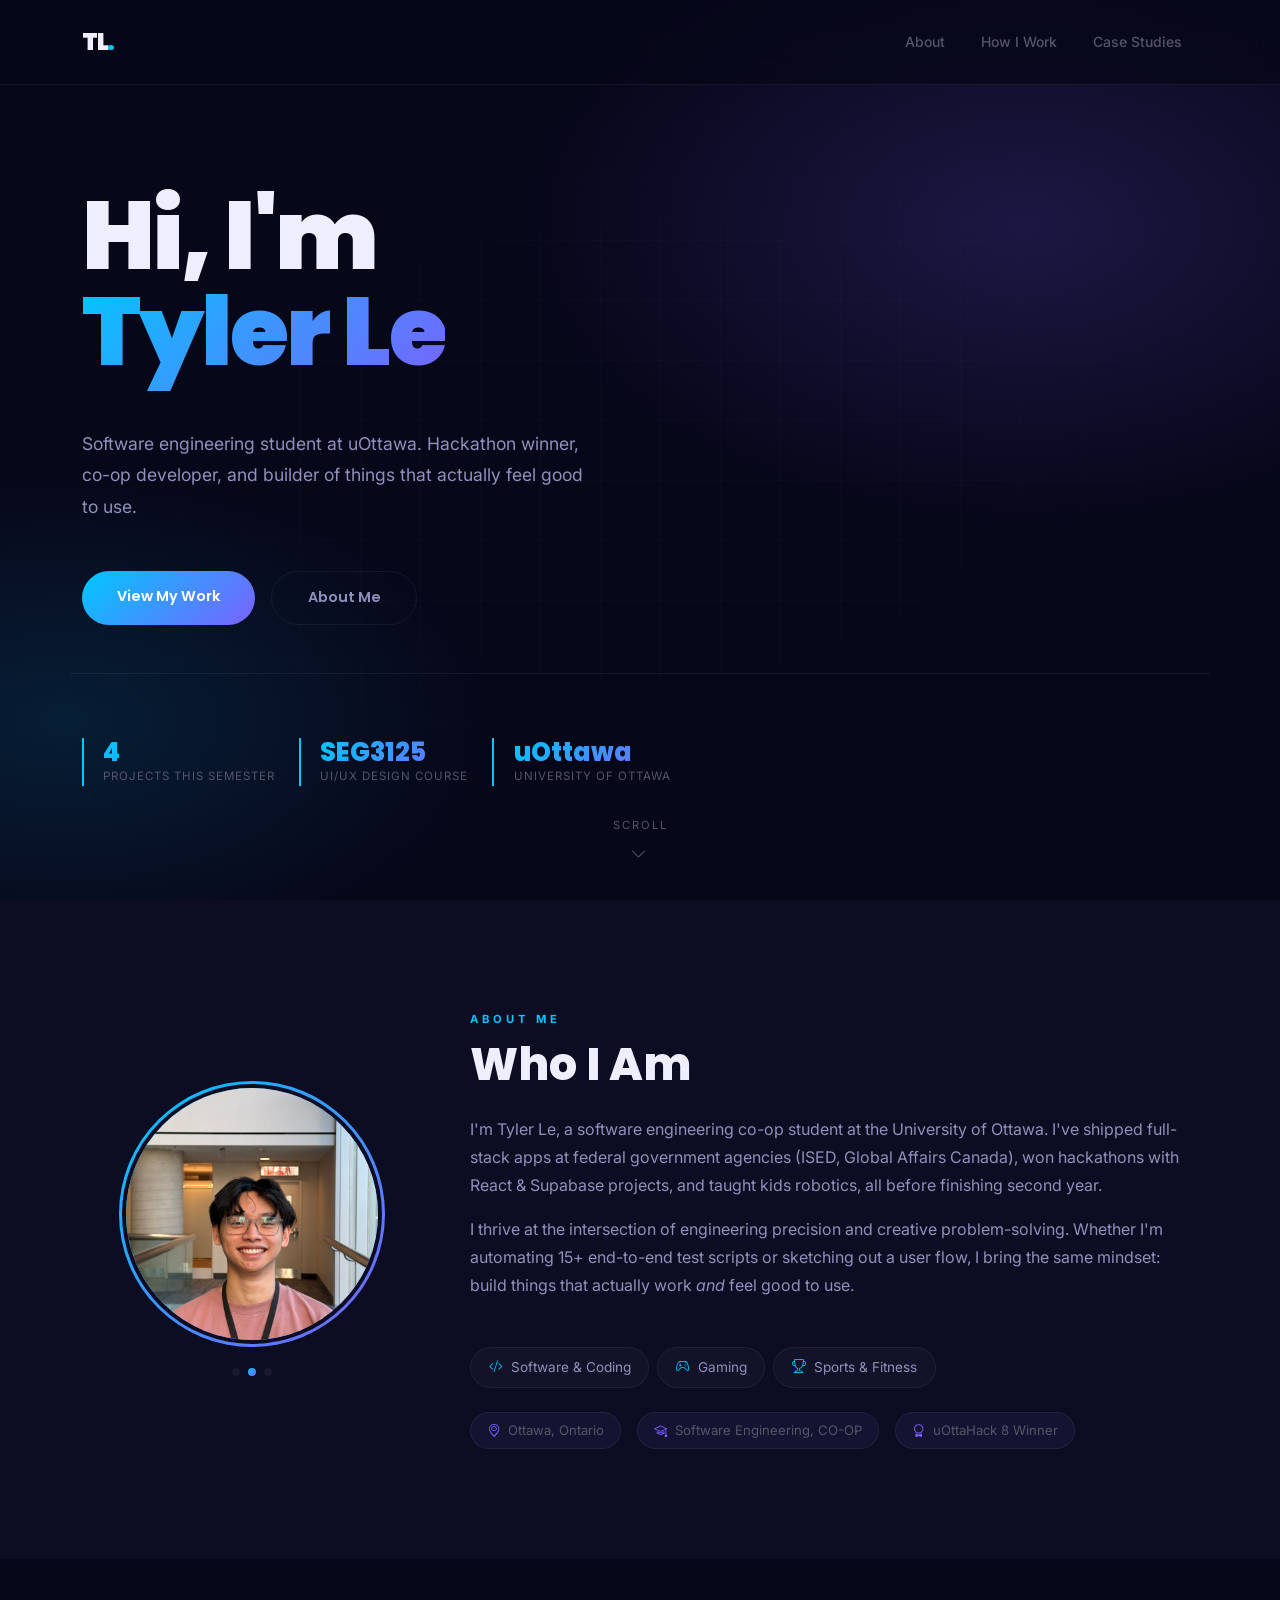
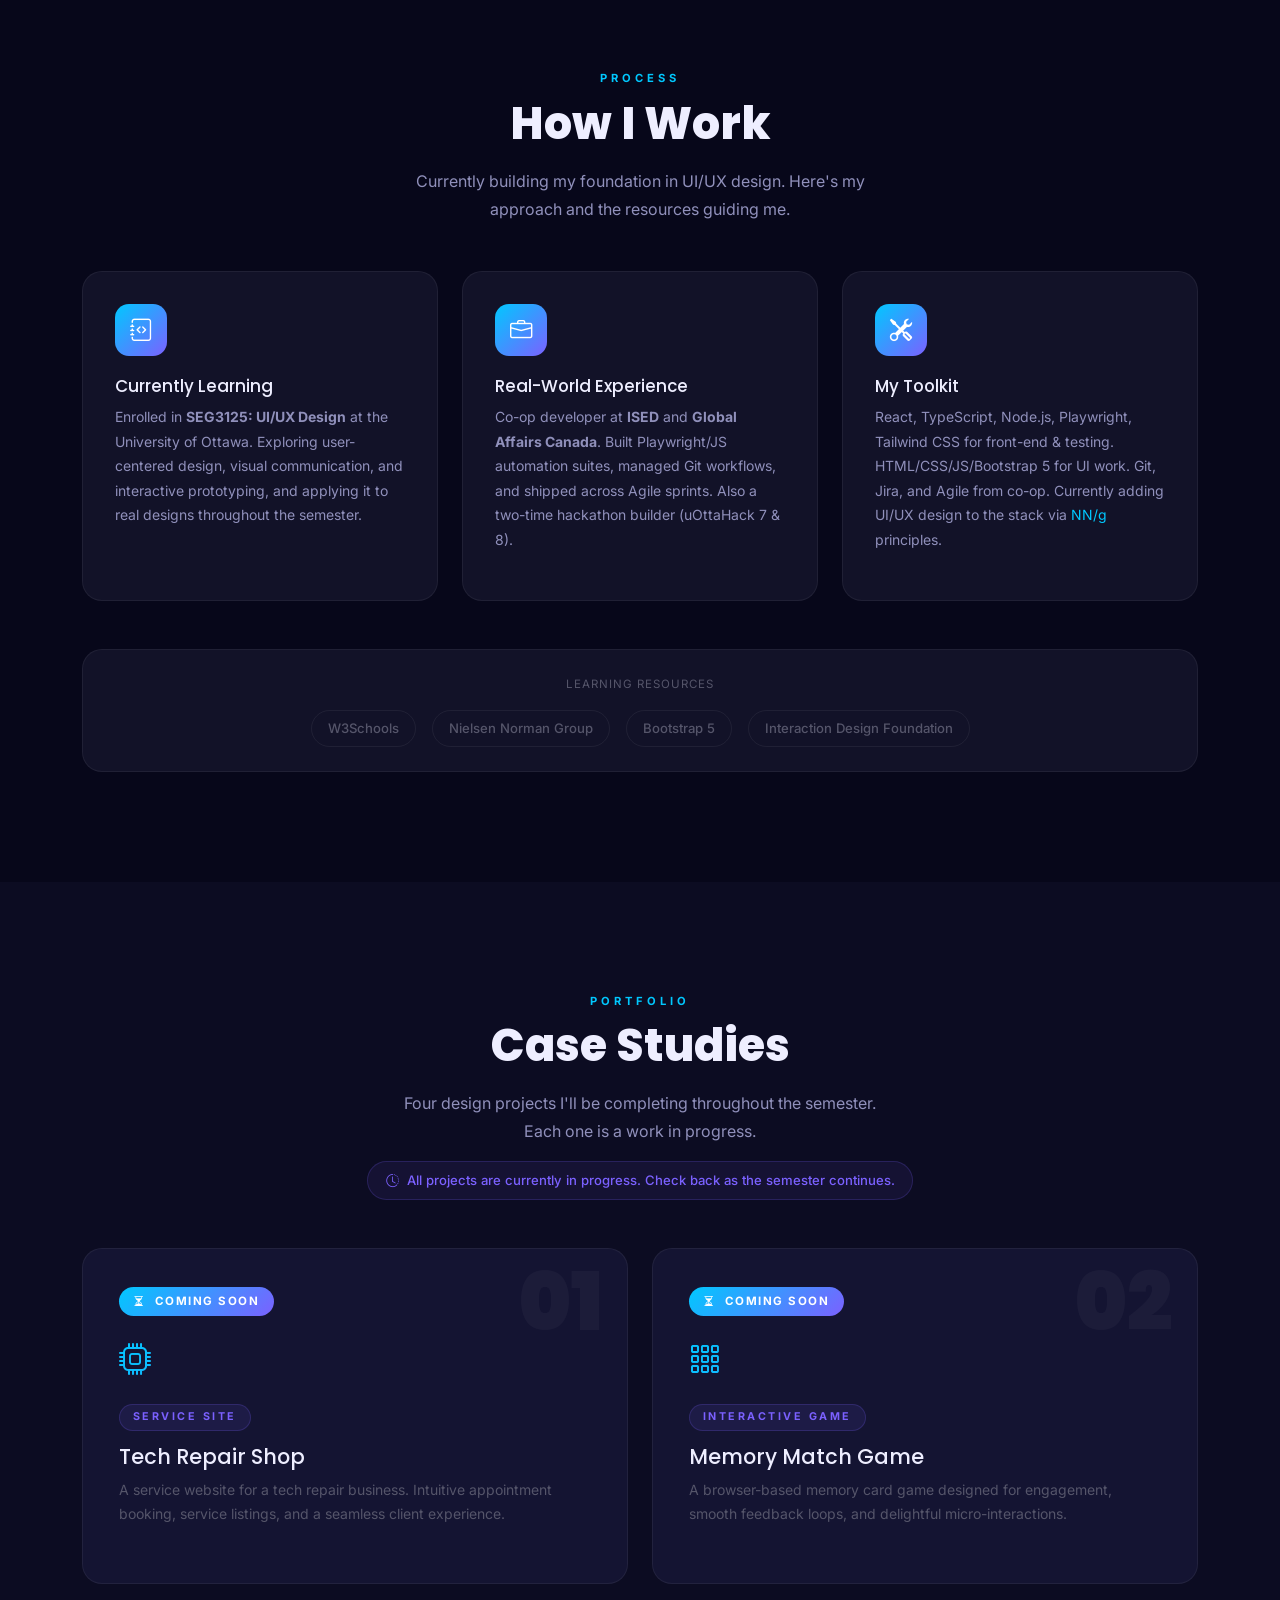
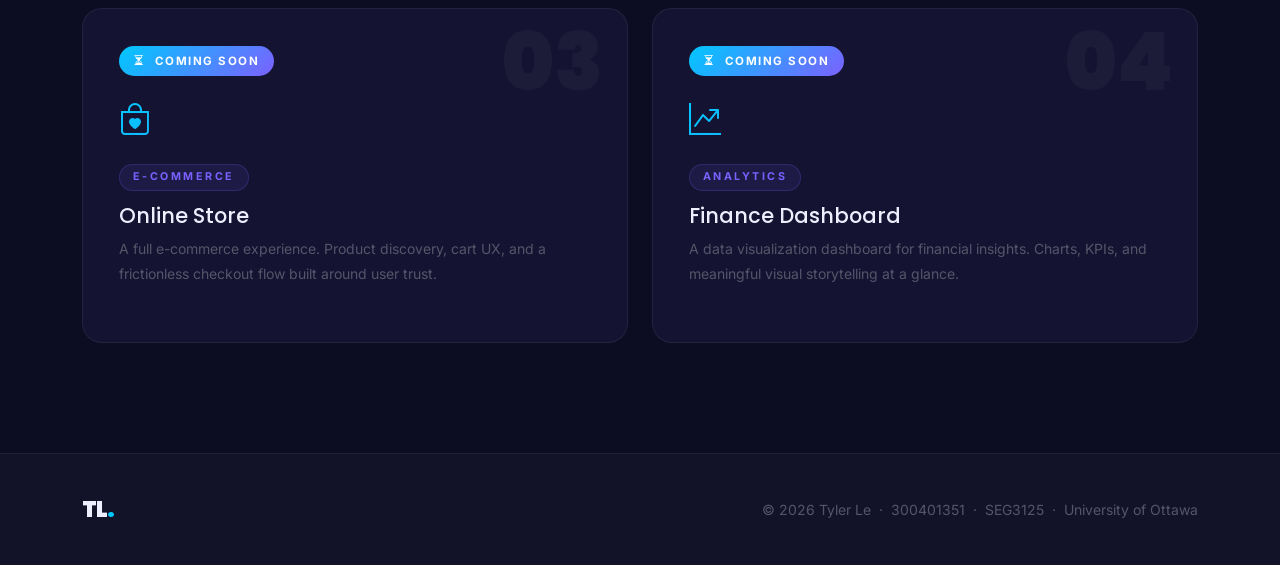
==== index.html @ ba57eb3e "Initial portfolio — SEG3125 Assignment 1" ====
<!DOCTYPE html>
<html lang="en">
<head>
  <meta charset="UTF-8" />
  <meta name="viewport" content="width=device-width, initial-scale=1.0" />
  <title>Tyler Le | UI/UX Portfolio</title>
  <link rel="preconnect" href="https://fonts.googleapis.com" />
  <link rel="preconnect" href="https://fonts.gstatic.com" crossorigin />
  <link href="https://fonts.googleapis.com/css2?family=Poppins:wght@400;600;700;800;900&family=Inter:wght@400;500;600&display=swap" rel="stylesheet" />
  <link href="https://cdn.jsdelivr.net/npm/bootstrap@5.3.3/dist/css/bootstrap.min.css" rel="stylesheet" />
  <link href="https://cdn.jsdelivr.net/npm/bootstrap-icons@1.11.3/font/bootstrap-icons.min.css" rel="stylesheet" />
  <link rel="stylesheet" href="css/style.css" />
</head>
<body>

  <!-- ===== Navbar ===== -->
  <nav class="navbar navbar-expand-lg fixed-top" id="mainNav">
    <div class="container">
      <a class="navbar-brand" href="#hero">TL<span class="dot">.</span></a>
      <button class="navbar-toggler border-0 shadow-none" type="button" data-bs-toggle="collapse" data-bs-target="#navMenu" aria-controls="navMenu" aria-expanded="false" aria-label="Toggle navigation">
        <i class="bi bi-list text-white fs-4"></i>
      </button>
      <div class="collapse navbar-collapse" id="navMenu">
        <ul class="navbar-nav ms-auto gap-1">
          <li class="nav-item"><a class="nav-link" href="#about">About</a></li>
          <li class="nav-item"><a class="nav-link" href="#work">How I Work</a></li>
          <li class="nav-item"><a class="nav-link" href="#cases">Case Studies</a></li>
        </ul>
      </div>
    </div>
  </nav>

  <!-- ===== Hero ===== -->
  <section id="hero" class="hero-section d-flex align-items-center">
    <div class="hero-bg"></div>
    <div class="hero-grid"></div>
    <div class="container position-relative">
      <div class="row">
        <div class="col-xl-9 col-lg-10">
          <h1 class="hero-title mb-5">
            Hi, I'm<br />
            <span class="gradient-text">Tyler Le</span>
          </h1>
          <p class="hero-desc mb-5">
            Software engineering student at uOttawa. Hackathon winner, co-op developer, and builder of things that actually feel good to use.
          </p>
          <div class="d-flex gap-3 flex-wrap">
            <a href="#cases" class="btn-glow">View My Work</a>
            <a href="#about" class="btn-ghost">About Me</a>
          </div>
        </div>
      </div>

      <!-- Stats strip -->
      <div class="hero-stats row g-4 mt-5">
        <div class="col-auto">
          <div class="stat-item">
            <div class="stat-number">4</div>
            <div class="stat-label">Projects This Semester</div>
          </div>
        </div>
        <div class="col-auto">
          <div class="stat-item">
            <div class="stat-number">SEG3125</div>
            <div class="stat-label">UI/UX Design Course</div>
          </div>
        </div>
        <div class="col-auto">
          <div class="stat-item">
            <div class="stat-number">uOttawa</div>
            <div class="stat-label">University of Ottawa</div>
          </div>
        </div>
      </div>
    </div>

    <div class="scroll-hint">
      <span>Scroll</span>
      <i class="bi bi-chevron-down"></i>
    </div>
  </section>

  <!-- ===== About ===== -->
  <section id="about" class="py-section about-section">
    <div class="container">
      <div class="row align-items-center g-5">

        <!-- Photo -->
        <div class="col-lg-4 text-center">
          <div class="profile-ring mx-auto">
            <img
              src="images/profile.jpg"
              alt="Tyler Le"
              class="profile-img"
              onerror="this.style.display='none'; this.nextElementSibling.style.display='flex';"
            />
            <div class="profile-placeholder" style="display:none;">TL</div>
          </div>
          <div class="mt-4 d-flex justify-content-center gap-2">
            <span class="dot-deco"></span>
            <span class="dot-deco active"></span>
            <span class="dot-deco"></span>
          </div>
        </div>

        <!-- Bio -->
        <div class="col-lg-8">
          <p class="overline mb-2">About Me</p>
          <h2 class="section-title mb-4">Who I Am</h2>
          <p class="mb-3">
            I'm Tyler Le, a software engineering co-op student at the University of Ottawa. I've shipped full-stack apps at federal government agencies (ISED, Global Affairs Canada), won hackathons with React &amp; Supabase projects, and taught kids robotics, all before finishing second year.
          </p>
          <p class="mb-5">
            I thrive at the intersection of engineering precision and creative problem-solving. Whether I'm automating 15+ end-to-end test scripts or sketching out a user flow, I bring the same mindset: build things that actually work <em>and</em> feel good to use.
          </p>

          <!-- Interests -->
          <div class="d-flex flex-wrap gap-2 mb-4">
            <span class="chip"><i class="bi bi-code-slash"></i>Software &amp; Coding</span>
            <span class="chip"><i class="bi bi-controller"></i>Gaming</span>
            <span class="chip"><i class="bi bi-trophy"></i>Sports &amp; Fitness</span>
          </div>

          <!-- Info row -->
          <div class="row g-3">
            <div class="col-auto">
              <div class="info-pill"><i class="bi bi-geo-alt me-2"></i>Ottawa, Ontario</div>
            </div>
            <div class="col-auto">
              <div class="info-pill"><i class="bi bi-mortarboard me-2"></i>Software Engineering, CO-OP</div>
            </div>
            <div class="col-auto">
              <div class="info-pill"><i class="bi bi-award me-2"></i>uOttaHack 8 Winner</div>
            </div>
          </div>
        </div>
      </div>
    </div>
  </section>

  <!-- ===== How I Work ===== -->
  <section id="work" class="py-section work-section">
    <div class="container">
      <div class="text-center mb-5">
        <p class="overline mb-2">Process</p>
        <h2 class="section-title mb-3">How I Work</h2>
        <p class="text-center" style="max-width: 500px; margin: 0 auto;">
          Currently building my foundation in UI/UX design. Here's my approach and the resources guiding me.
        </p>
      </div>

      <div class="row g-4">
        <div class="col-md-4">
          <div class="work-card h-100 fade-in">
            <div class="icon-box"><i class="bi bi-journal-code"></i></div>
            <h5>Currently Learning</h5>
            <p class="small">
              Enrolled in <strong>SEG3125: UI/UX Design</strong> at the University of Ottawa. Exploring user-centered design, visual communication, and interactive prototyping, and applying it to real designs throughout the semester.
            </p>
          </div>
        </div>

        <div class="col-md-4">
          <div class="work-card h-100 fade-in">
            <div class="icon-box"><i class="bi bi-briefcase"></i></div>
            <h5>Real-World Experience</h5>
            <p class="small">
              Co-op developer at <strong>ISED</strong> and <strong>Global Affairs Canada</strong>. Built Playwright/JS automation suites, managed Git workflows, and shipped across Agile sprints. Also a two-time hackathon builder (uOttaHack 7 &amp; 8).
            </p>
          </div>
        </div>

        <div class="col-md-4">
          <div class="work-card h-100 fade-in">
            <div class="icon-box"><i class="bi bi-tools"></i></div>
            <h5>My Toolkit</h5>
            <p class="small">
              React, TypeScript, Node.js, Playwright, Tailwind CSS for front-end &amp; testing. HTML/CSS/JS/Bootstrap 5 for UI work. Git, Jira, and Agile from co-op. Currently adding UI/UX design to the stack via
              <a href="https://www.nngroup.com" class="link-accent" target="_blank" rel="noopener">NN/g</a> principles.
            </p>
          </div>
        </div>
      </div>

      <!-- Resources strip -->
      <div class="resources-strip mt-5">
        <p class="small text-center mb-3" style="color: var(--text-muted); letter-spacing: 1px; text-transform: uppercase; font-size: 0.72rem;">Learning Resources</p>
        <div class="d-flex flex-wrap justify-content-center gap-3">
          <a href="https://www.w3schools.com" class="resource-link" target="_blank" rel="noopener">W3Schools</a>
          <a href="https://www.nngroup.com" class="resource-link" target="_blank" rel="noopener">Nielsen Norman Group</a>
          <a href="https://www.w3schools.com/bootstrap5" class="resource-link" target="_blank" rel="noopener">Bootstrap 5</a>
          <a href="https://www.interaction-design.org" class="resource-link" target="_blank" rel="noopener">Interaction Design Foundation</a>
        </div>
      </div>
    </div>
  </section>

  <!-- ===== Case Studies ===== -->
  <section id="cases" class="py-section cases-section">
    <div class="container">
      <div class="text-center mb-5">
        <p class="overline mb-2">Portfolio</p>
        <h2 class="section-title mb-3">Case Studies</h2>
        <p style="max-width: 480px; margin: 0 auto;">
          Four design projects I'll be completing throughout the semester. Each one is a work in progress.
        </p>
        <div class="wip-notice mt-3">
          <i class="bi bi-clock-history me-2"></i>All projects are currently in progress. Check back as the semester continues.
        </div>
      </div>

      <div class="row g-4">
        <!-- Design 1: Tech Repair Shop -->
        <div class="col-md-6">
          <a href="coming-soon/design1.html" class="case-link">
            <div class="case-card fade-in">
              <span class="case-num">01</span>
              <div class="cs-status-banner"><i class="bi bi-hourglass-split me-2"></i>Coming Soon</div>
              <div class="case-icon"><i class="bi bi-cpu"></i></div>
              <span class="case-badge">Service Site</span>
              <h4>Tech Repair Shop</h4>
              <p>A service website for a tech repair business. Intuitive appointment booking, service listings, and a seamless client experience.</p>
            </div>
          </a>
        </div>

        <!-- Design 2: Memory Game -->
        <div class="col-md-6">
          <a href="coming-soon/design2.html" class="case-link">
            <div class="case-card fade-in">
              <span class="case-num">02</span>
              <div class="cs-status-banner"><i class="bi bi-hourglass-split me-2"></i>Coming Soon</div>
              <div class="case-icon"><i class="bi bi-grid-3x3-gap"></i></div>
              <span class="case-badge">Interactive Game</span>
              <h4>Memory Match Game</h4>
              <p>A browser-based memory card game designed for engagement, smooth feedback loops, and delightful micro-interactions.</p>
            </div>
          </a>
        </div>

        <!-- Design 3: E-commerce -->
        <div class="col-md-6">
          <a href="coming-soon/design3.html" class="case-link">
            <div class="case-card fade-in">
              <span class="case-num">03</span>
              <div class="cs-status-banner"><i class="bi bi-hourglass-split me-2"></i>Coming Soon</div>
              <div class="case-icon"><i class="bi bi-bag-heart"></i></div>
              <span class="case-badge">E-Commerce</span>
              <h4>Online Store</h4>
              <p>A full e-commerce experience. Product discovery, cart UX, and a frictionless checkout flow built around user trust.</p>
            </div>
          </a>
        </div>

        <!-- Design 4: Finance Dashboard -->
        <div class="col-md-6">
          <a href="coming-soon/design4.html" class="case-link">
            <div class="case-card fade-in">
              <span class="case-num">04</span>
              <div class="cs-status-banner"><i class="bi bi-hourglass-split me-2"></i>Coming Soon</div>
              <div class="case-icon"><i class="bi bi-graph-up-arrow"></i></div>
              <span class="case-badge">Analytics</span>
              <h4>Finance Dashboard</h4>
              <p>A data visualization dashboard for financial insights. Charts, KPIs, and meaningful visual storytelling at a glance.</p>
            </div>
          </a>
        </div>
      </div>
    </div>
  </section>

  <!-- ===== Footer ===== -->
  <footer>
    <div class="container">
      <div class="row align-items-center">
        <div class="col-md-6 text-center text-md-start mb-3 mb-md-0">
          <span class="footer-brand">TL<span class="dot">.</span></span>
        </div>
        <div class="col-md-6 text-center text-md-end">
          <p class="small mb-0" style="color: var(--text-muted);">
            &copy; 2026 Tyler Le &nbsp;&middot;&nbsp; 300401351 &nbsp;&middot;&nbsp; SEG3125 &nbsp;&middot;&nbsp; University of Ottawa
          </p>
        </div>
      </div>
    </div>
  </footer>

  <script src="https://cdn.jsdelivr.net/npm/bootstrap@5.3.3/dist/js/bootstrap.bundle.min.js"></script>
  <script src="js/main.js"></script>
</body>
</html>
---- css/style.css ----
/* ===================================================
   Tyler Le — SEG3125 Portfolio
   Theme: Dark Modern
   Fonts: Poppins (headings) + Inter (body)
   =================================================== */

/* ===== Design Tokens ===== */
:root {
  --bg-primary:  #07071a;
  --bg-surface:  #0c0c22;
  --bg-elevated: #121228;
  --bg-card:     #141432;

  --accent:       #00c8ff;
  --accent-2:     #7b61ff;
  --gradient:     linear-gradient(135deg, #00c8ff 0%, #7b61ff 100%);

  --text-primary:   #eeeeff;
  --text-secondary: #9090bb;
  --text-muted:     #55556a;

  --border:       rgba(255, 255, 255, 0.06);
  --border-hover: rgba(0, 200, 255, 0.28);

  --radius-card: 20px;
  --radius-sm:   12px;
}

/* ===== Reset ===== */
*, *::before, *::after { box-sizing: border-box; margin: 0; padding: 0; }

html {
  scroll-behavior: smooth;
  scroll-padding-top: 74px;
}

body {
  background-color: var(--bg-primary);
  color: var(--text-primary);
  font-family: 'Inter', sans-serif;
  font-size: 1rem;
  line-height: 1.75;
  overflow-x: hidden;
}

h1, h2, h3, h4, h5, h6 {
  font-family: 'Poppins', sans-serif;
  color: var(--text-primary);
  line-height: 1.2;
}

p { color: var(--text-secondary); }

a { text-decoration: none; }

/* ===== Scrollbar ===== */
::-webkit-scrollbar              { width: 5px; }
::-webkit-scrollbar-track        { background: var(--bg-primary); }
::-webkit-scrollbar-thumb        { background: var(--gradient); border-radius: 3px; }

/* ===== Utility ===== */
.gradient-text {
  background: var(--gradient);
  -webkit-background-clip: text;
  -webkit-text-fill-color: transparent;
  background-clip: text;
}

.overline {
  display: block;
  font-size: 0.7rem;
  font-weight: 700;
  letter-spacing: 4px;
  text-transform: uppercase;
  color: var(--accent);
}

.section-title {
  font-size: clamp(2rem, 4.5vw, 2.8rem);
  font-weight: 800;
}

.py-section { padding: 110px 0; }

/* ===== Navbar ===== */
#mainNav {
  background: rgba(7, 7, 26, 0.75);
  backdrop-filter: blur(18px);
  -webkit-backdrop-filter: blur(18px);
  border-bottom: 1px solid var(--border);
  padding: 1rem 0;
  transition: background 0.35s, border-color 0.35s;
}

#mainNav.scrolled {
  background: rgba(7, 7, 26, 0.97);
  border-color: rgba(255, 255, 255, 0.09);
}

.navbar-brand {
  font-family: 'Poppins', sans-serif;
  font-size: 1.5rem;
  font-weight: 900;
  color: var(--text-primary) !important;
  letter-spacing: -1.5px;
}

.dot { color: var(--accent); }

.nav-link {
  font-size: 0.875rem;
  font-weight: 500;
  color: var(--text-muted) !important;
  padding: 0.4rem 1rem !important;
  border-radius: 8px;
  transition: color 0.2s, background 0.2s;
}

.nav-link:hover,
.nav-link.active {
  color: var(--text-primary) !important;
  background: rgba(255, 255, 255, 0.06);
}

/* ===== Hero ===== */
.hero-section {
  min-height: 100vh;
  position: relative;
  overflow: hidden;
  padding-top: 74px;
}

/* Ambient gradient blobs */
.hero-bg {
  position: absolute;
  inset: 0;
  pointer-events: none;
  background:
    radial-gradient(ellipse 65% 55% at 80% 25%, rgba(123, 97, 255, 0.18) 0%, transparent 60%),
    radial-gradient(ellipse 55% 45% at 5%  80%, rgba(0, 200, 255, 0.12) 0%, transparent 60%);
}

/* Subtle grid texture */
.hero-grid {
  position: absolute;
  inset: 0;
  pointer-events: none;
  background-image:
    linear-gradient(rgba(255,255,255,0.015) 1px, transparent 1px),
    linear-gradient(90deg, rgba(255,255,255,0.015) 1px, transparent 1px);
  background-size: 60px 60px;
  mask-image: radial-gradient(ellipse 80% 70% at 50% 50%, black 30%, transparent 80%);
}

.hero-section .container { padding-top: 100px; padding-bottom: 100px; }

.hero-title {
  font-size: clamp(3rem, 8vw, 6rem);
  font-weight: 900;
  letter-spacing: -2.5px;
  line-height: 1.0;
  margin-bottom: 1.75rem;
}

.hero-desc {
  font-size: 1.1rem;
  color: var(--text-secondary);
  max-width: 520px;
  line-height: 1.8;
}

/* CTA Buttons */
.btn-glow {
  display: inline-block;
  background: var(--gradient);
  border: none;
  color: #fff;
  font-family: 'Poppins', sans-serif;
  font-weight: 600;
  font-size: 0.9rem;
  padding: 0.85rem 2.2rem;
  border-radius: 50px;
  cursor: pointer;
  transition: transform 0.25s, box-shadow 0.25s;
}

.btn-glow:hover {
  color: #fff;
  transform: translateY(-3px);
  box-shadow: 0 10px 30px rgba(123, 97, 255, 0.45);
}

.btn-ghost {
  display: inline-block;
  background: transparent;
  border: 1px solid var(--border);
  color: var(--text-secondary);
  font-family: 'Poppins', sans-serif;
  font-weight: 600;
  font-size: 0.9rem;
  padding: 0.85rem 2.2rem;
  border-radius: 50px;
  cursor: pointer;
  transition: border-color 0.25s, color 0.25s, transform 0.25s;
}

.btn-ghost:hover {
  border-color: var(--accent);
  color: var(--accent);
  transform: translateY(-3px);
}

/* Stats */
.hero-stats { border-top: 1px solid var(--border); padding-top: 2.5rem; }

.stat-item {
  border-left: 2px solid var(--accent);
  padding-left: 1.2rem;
}

.stat-number {
  font-family: 'Poppins', sans-serif;
  font-size: 1.6rem;
  font-weight: 800;
  background: var(--gradient);
  -webkit-background-clip: text;
  -webkit-text-fill-color: transparent;
  background-clip: text;
  line-height: 1.1;
}

.stat-label {
  font-size: 0.72rem;
  color: var(--text-muted);
  text-transform: uppercase;
  letter-spacing: 1px;
}

/* Scroll hint */
.scroll-hint {
  position: absolute;
  bottom: 2rem;
  left: 50%;
  transform: translateX(-50%);
  display: flex;
  flex-direction: column;
  align-items: center;
  gap: 0.3rem;
  color: var(--text-muted);
  font-size: 0.7rem;
  letter-spacing: 2px;
  text-transform: uppercase;
  animation: bobDown 2.2s ease-in-out infinite;
}

.scroll-hint i { font-size: 1rem; }

@keyframes bobDown {
  0%, 100% { transform: translateX(-50%) translateY(0); }
  50%       { transform: translateX(-50%) translateY(8px); }
}

/* ===== About ===== */
.about-section { background: var(--bg-surface); }

.profile-ring {
  position: relative;
  width: 260px;
  height: 260px;
}

.profile-ring::before {
  content: '';
  position: absolute;
  inset: -3px;
  border-radius: 50%;
  background: var(--gradient);
  z-index: 0;
}

.profile-img,
.profile-placeholder {
  position: relative;
  z-index: 1;
  width: 100%;
  height: 100%;
  border-radius: 50%;
  border: 4px solid var(--bg-surface);
}

.profile-img { object-fit: cover; }

.profile-placeholder {
  display: flex;
  align-items: center;
  justify-content: center;
  background: var(--bg-elevated);
  font-family: 'Poppins', sans-serif;
  font-size: 3.5rem;
  font-weight: 800;
  background: linear-gradient(135deg, var(--bg-elevated), #1a1a40);
  color: var(--accent);
}

/* Decorative dots */
.dot-deco {
  display: inline-block;
  width: 8px;
  height: 8px;
  border-radius: 50%;
  background: var(--border);
}

.dot-deco.active { background: var(--gradient); }

/* Interest chips */
.chip {
  display: inline-flex;
  align-items: center;
  gap: 0.5rem;
  background: var(--bg-elevated);
  border: 1px solid var(--border);
  color: var(--text-secondary);
  padding: 0.45rem 1.1rem;
  border-radius: 50px;
  font-size: 0.85rem;
  transition: border-color 0.2s, color 0.2s;
}

.chip:hover    { border-color: var(--accent); color: var(--accent); }
.chip i        { color: var(--accent); }

/* Info pills */
.info-pill {
  display: inline-flex;
  align-items: center;
  background: var(--bg-card);
  border: 1px solid var(--border);
  color: var(--text-muted);
  padding: 0.4rem 1rem;
  border-radius: 50px;
  font-size: 0.82rem;
}

.info-pill i { color: var(--accent-2); }

/* ===== How I Work ===== */
.work-section { background: var(--bg-primary); }

.work-card {
  background: var(--bg-elevated);
  border: 1px solid var(--border);
  border-radius: var(--radius-card);
  padding: 2rem;
  transition: border-color 0.3s, transform 0.3s, box-shadow 0.3s;
}

.work-card:hover {
  border-color: rgba(0, 200, 255, 0.22);
  transform: translateY(-6px);
  box-shadow: 0 16px 40px rgba(0, 0, 0, 0.35);
}

.icon-box {
  width: 52px;
  height: 52px;
  border-radius: 14px;
  background: var(--gradient);
  display: flex;
  align-items: center;
  justify-content: center;
  font-size: 1.4rem;
  color: #fff;
  margin-bottom: 1.25rem;
}

.work-card h5 {
  color: var(--text-primary);
  font-size: 1.05rem;
  margin-bottom: 0.6rem;
}

.link-accent {
  color: var(--accent);
  transition: opacity 0.2s;
}

.link-accent:hover { opacity: 0.75; text-decoration: underline; color: var(--accent); }

/* Resources strip */
.resources-strip {
  background: var(--bg-elevated);
  border: 1px solid var(--border);
  border-radius: var(--radius-card);
  padding: 1.5rem 2rem;
}

.resource-link {
  color: var(--text-muted);
  font-size: 0.82rem;
  font-weight: 500;
  padding: 0.35rem 1rem;
  border: 1px solid var(--border);
  border-radius: 50px;
  transition: color 0.2s, border-color 0.2s;
}

.resource-link:hover { color: var(--accent); border-color: var(--accent); }

/* ===== Case Studies ===== */
.cases-section { background: var(--bg-surface); }

.case-link { display: block; }

.case-card {
  background: var(--bg-card);
  border: 1px solid var(--border);
  border-radius: var(--radius-card);
  padding: 2.25rem;
  position: relative;
  overflow: hidden;
  min-height: 240px;
  transition: border-color 0.3s, transform 0.35s, box-shadow 0.35s;
}

/* Gradient overlay on hover */
.case-card::after {
  content: '';
  position: absolute;
  inset: 0;
  background: var(--gradient);
  opacity: 0;
  transition: opacity 0.35s;
  pointer-events: none;
  border-radius: var(--radius-card);
}

.case-card:hover {
  border-color: rgba(0, 200, 255, 0.3);
  transform: translateY(-8px);
  box-shadow: 0 20px 50px rgba(0, 0, 0, 0.4);
}

.case-card:hover::after { opacity: 0.045; }

/* Large watermark number */
.case-num {
  position: absolute;
  top: 0.8rem;
  right: 1.5rem;
  font-family: 'Poppins', sans-serif;
  font-size: 5rem;
  font-weight: 900;
  color: rgba(255, 255, 255, 0.035);
  line-height: 1;
  user-select: none;
}

.case-icon {
  font-size: 2rem;
  margin-bottom: 0.75rem;
  background: var(--gradient);
  -webkit-background-clip: text;
  -webkit-text-fill-color: transparent;
  background-clip: text;
}

.case-badge {
  display: inline-block;
  font-size: 0.67rem;
  font-weight: 700;
  letter-spacing: 2.5px;
  text-transform: uppercase;
  color: var(--accent-2);
  background: rgba(123, 97, 255, 0.1);
  border: 1px solid rgba(123, 97, 255, 0.2);
  border-radius: 50px;
  padding: 0.2rem 0.8rem;
  margin-bottom: 0.85rem;
}

.case-card h4 {
  font-size: 1.3rem;
  color: var(--text-primary);
  margin-bottom: 0.5rem;
}

.case-card p {
  font-size: 0.875rem;
  color: var(--text-muted);
  margin-bottom: 1.25rem;
}

.coming-tag {
  display: inline-flex;
  align-items: center;
  gap: 0.4rem;
  font-size: 0.75rem;
  font-weight: 600;
  color: var(--accent);
  background: rgba(0, 200, 255, 0.08);
  border: 1px solid rgba(0, 200, 255, 0.18);
  padding: 0.28rem 0.85rem;
  border-radius: 50px;
}

/* ===== Footer ===== */
footer {
  background: var(--bg-elevated);
  border-top: 1px solid var(--border);
  padding: 2.25rem 0;
}

.footer-brand {
  font-family: 'Poppins', sans-serif;
  font-weight: 900;
  font-size: 1.4rem;
  letter-spacing: -1px;
  color: var(--text-primary);
}

/* ===== Case Studies: Coming Soon banner ===== */
.wip-notice {
  display: inline-flex;
  align-items: center;
  font-size: 0.82rem;
  font-weight: 500;
  color: var(--accent-2);
  background: rgba(123, 97, 255, 0.08);
  border: 1px solid rgba(123, 97, 255, 0.2);
  padding: 0.45rem 1.1rem;
  border-radius: 50px;
}

.cs-status-banner {
  display: inline-flex;
  align-items: center;
  font-size: 0.72rem;
  font-weight: 700;
  letter-spacing: 1.5px;
  text-transform: uppercase;
  color: #fff;
  background: var(--gradient);
  padding: 0.3rem 0.9rem;
  border-radius: 50px;
  margin-bottom: 1rem;
}

/* ===== Fade-in animation ===== */
.fade-in {
  opacity: 0;
  transform: translateY(24px);
  transition: opacity 0.55s ease, transform 0.55s ease,
              border-color 0.3s, box-shadow 0.3s, transform 0.35s;
}

.fade-in.visible {
  opacity: 1;
  transform: translateY(0);
}

/* ===== Responsive ===== */
@media (max-width: 768px) {
  .hero-title        { letter-spacing: -1.5px; }
  .py-section        { padding: 80px 0; }
  .profile-ring      { width: 200px; height: 200px; }
  .hero-stats        { gap: 1.5rem !important; }
}
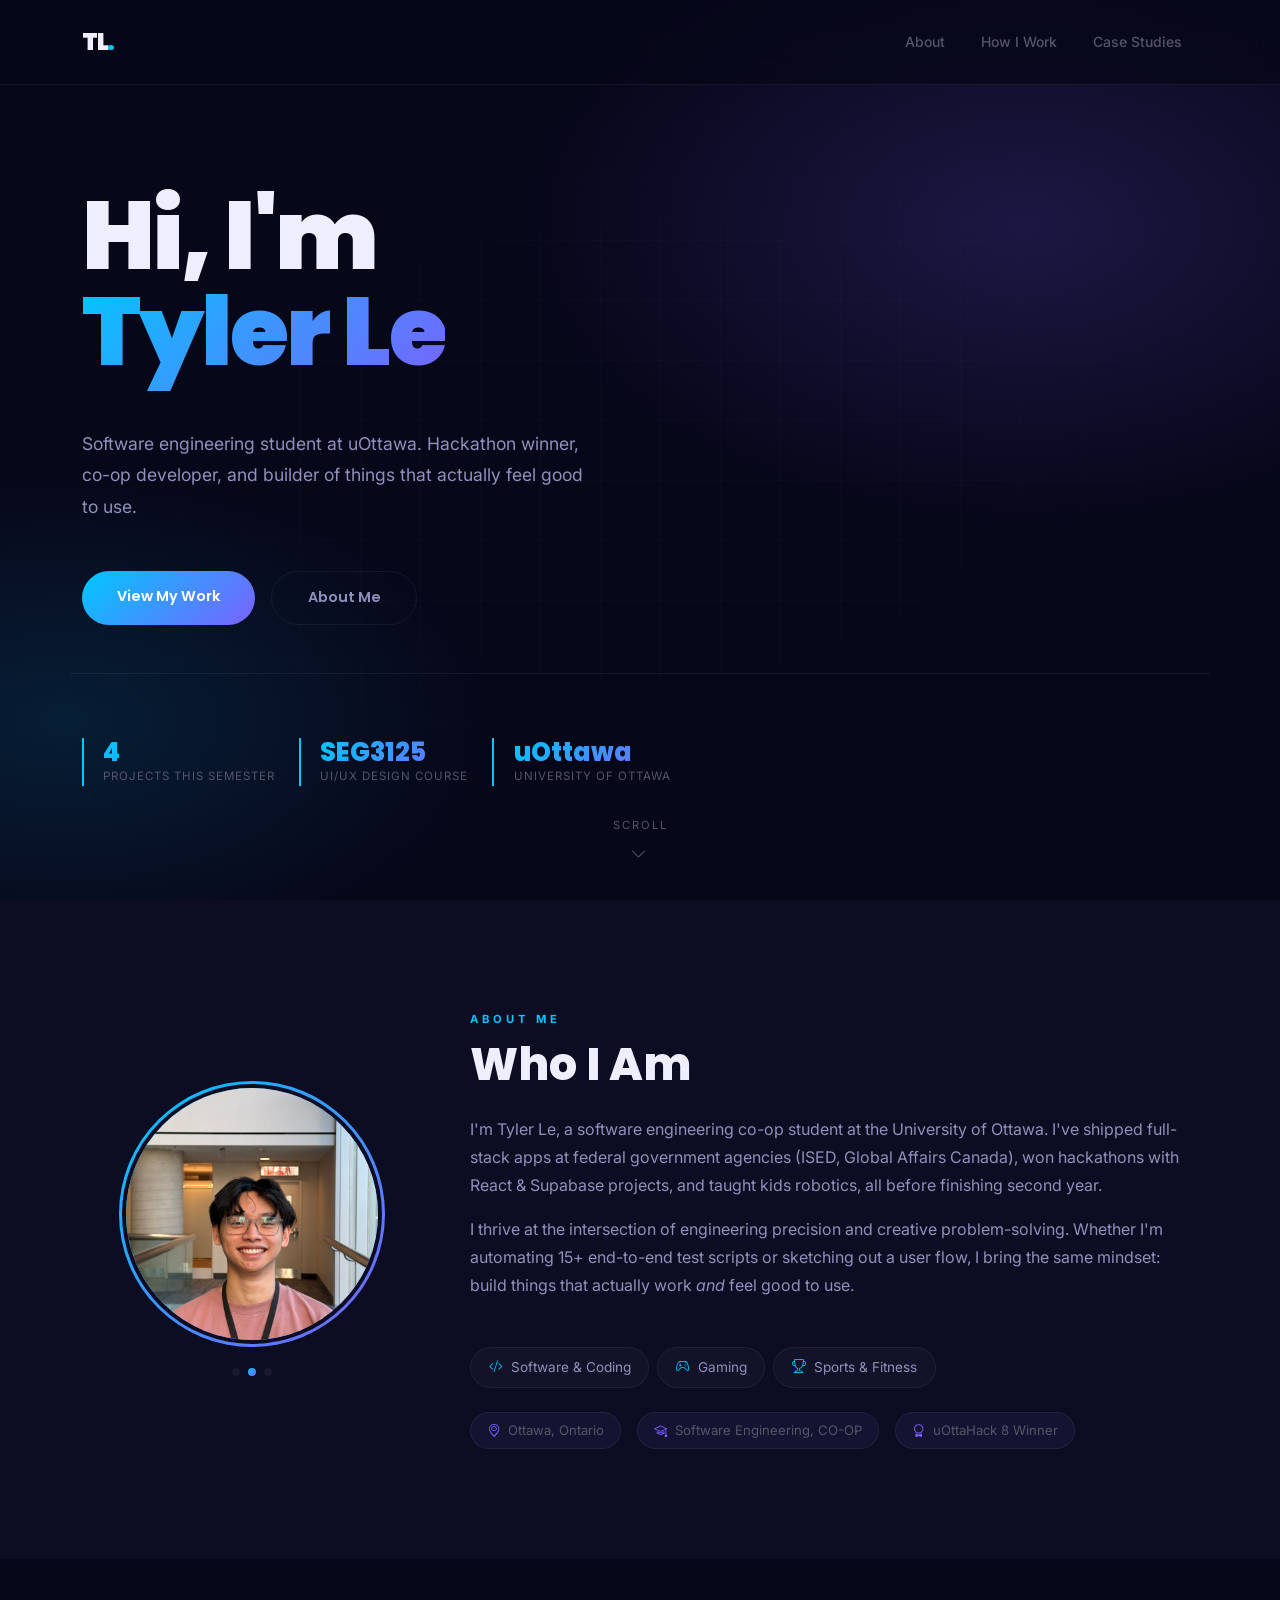
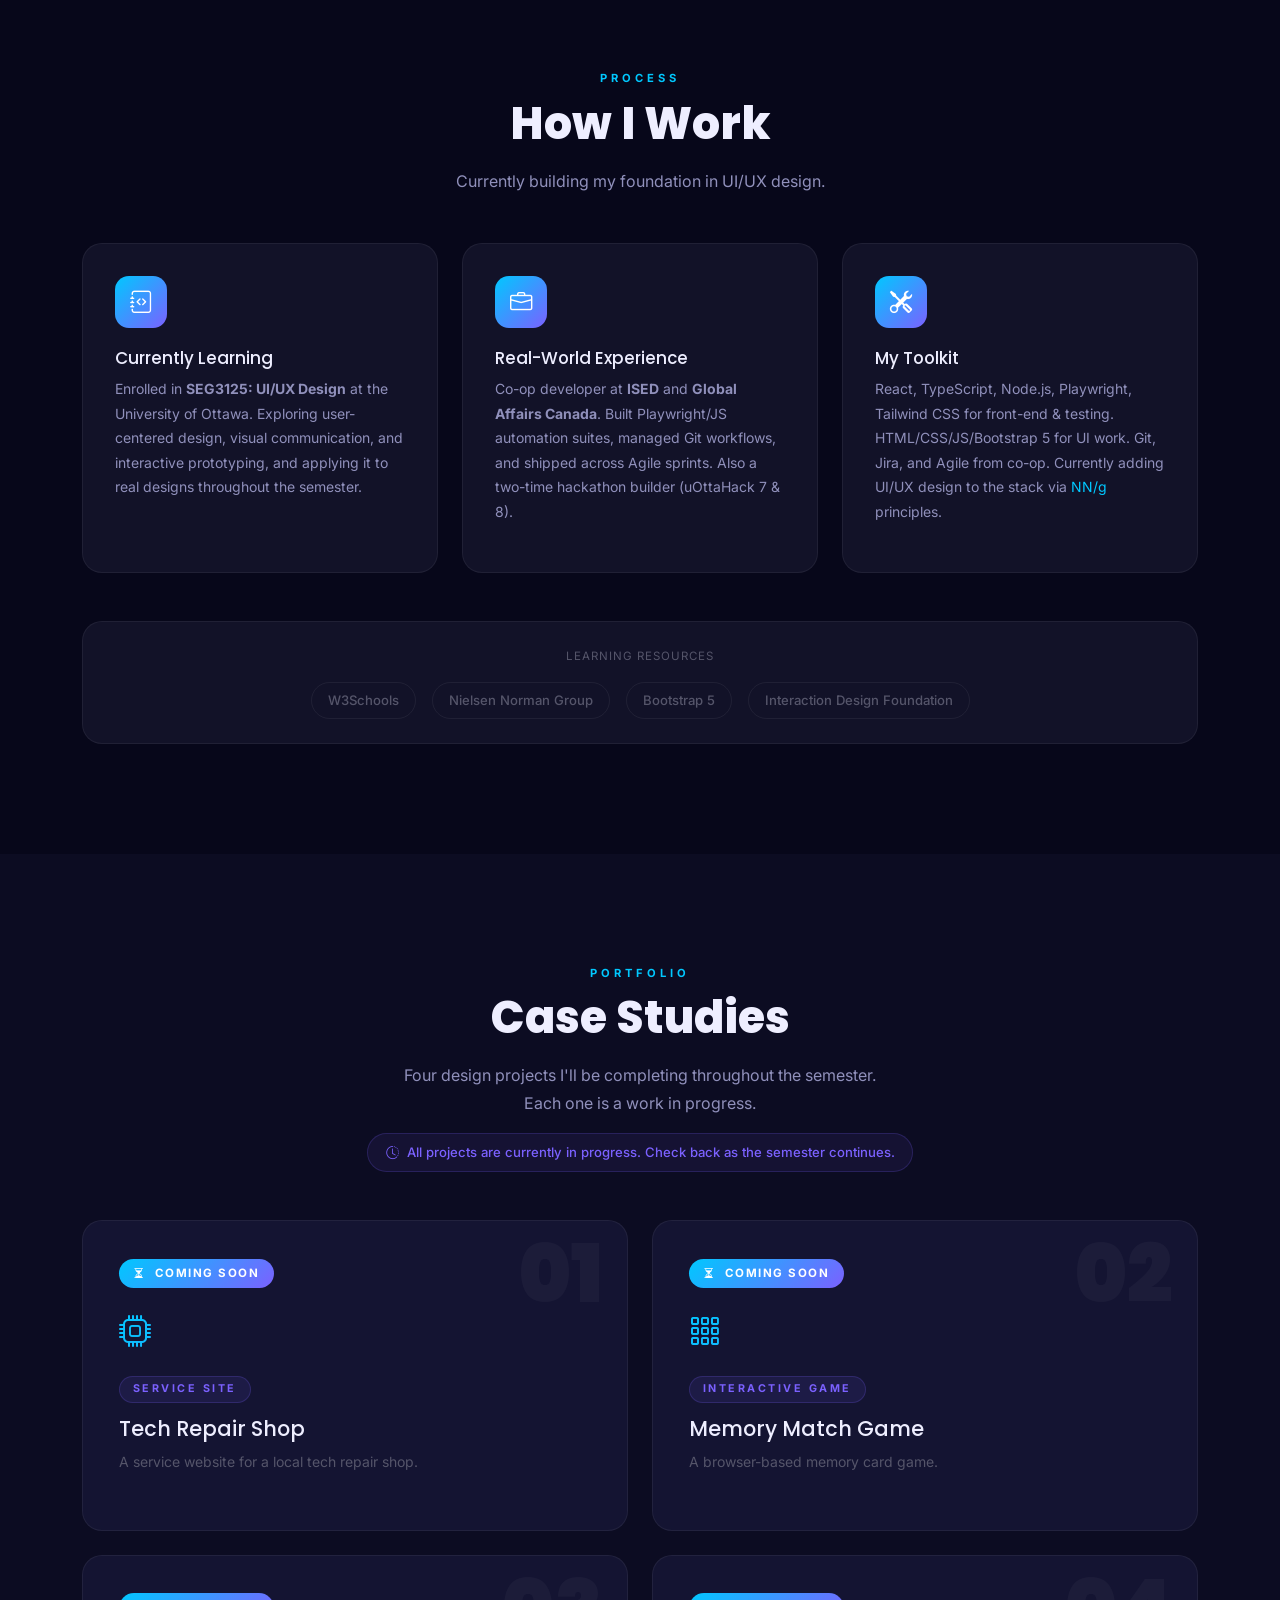
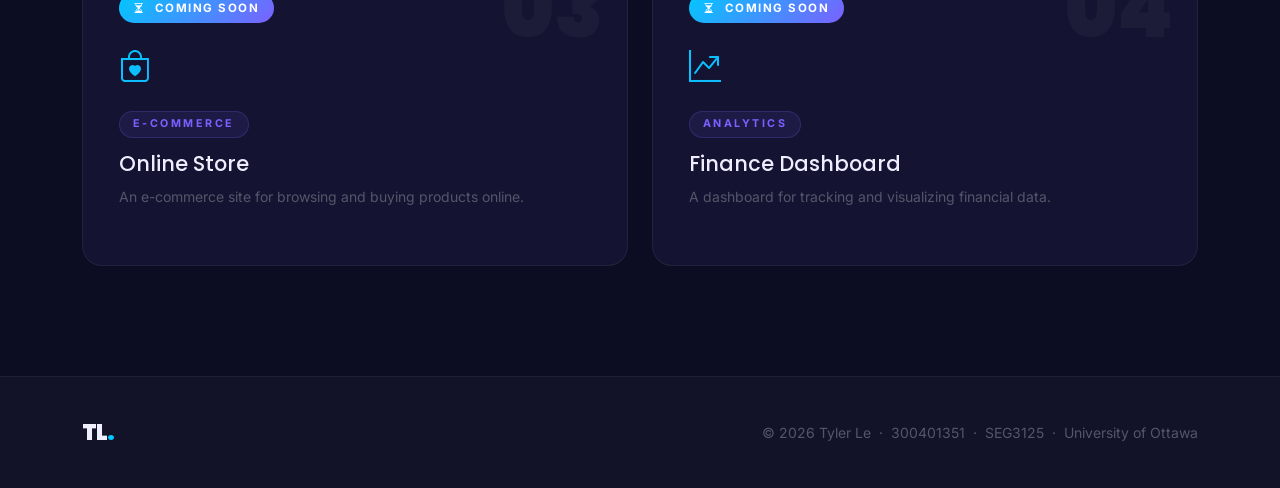
==== commit 3d67f002: "changing commentsd" ====
--- a/index.html
+++ b/index.html
@@ -145,7 +145,7 @@
         <p class="overline mb-2">Process</p>
         <h2 class="section-title mb-3">How I Work</h2>
         <p class="text-center" style="max-width: 500px; margin: 0 auto;">
-          Currently building my foundation in UI/UX design. Here's my approach and the resources guiding me.
+          Currently building my foundation in UI/UX design.
         </p>
       </div>
 
@@ -219,7 +219,7 @@
               <div class="case-icon"><i class="bi bi-cpu"></i></div>
               <span class="case-badge">Service Site</span>
               <h4>Tech Repair Shop</h4>
-              <p>A service website for a tech repair business. Intuitive appointment booking, service listings, and a seamless client experience.</p>
+              <p>A service website for a local tech repair shop.</p>
             </div>
           </a>
         </div>
@@ -233,7 +233,7 @@
               <div class="case-icon"><i class="bi bi-grid-3x3-gap"></i></div>
               <span class="case-badge">Interactive Game</span>
               <h4>Memory Match Game</h4>
-              <p>A browser-based memory card game designed for engagement, smooth feedback loops, and delightful micro-interactions.</p>
+              <p>A browser-based memory card game.</p>
             </div>
           </a>
         </div>
@@ -247,7 +247,7 @@
               <div class="case-icon"><i class="bi bi-bag-heart"></i></div>
               <span class="case-badge">E-Commerce</span>
               <h4>Online Store</h4>
-              <p>A full e-commerce experience. Product discovery, cart UX, and a frictionless checkout flow built around user trust.</p>
+              <p>An e-commerce site for browsing and buying products online.</p>
             </div>
           </a>
         </div>
@@ -261,7 +261,7 @@
               <div class="case-icon"><i class="bi bi-graph-up-arrow"></i></div>
               <span class="case-badge">Analytics</span>
               <h4>Finance Dashboard</h4>
-              <p>A data visualization dashboard for financial insights. Charts, KPIs, and meaningful visual storytelling at a glance.</p>
+              <p>A dashboard for tracking and visualizing financial data.</p>
             </div>
           </a>
         </div>
--- a/css/style.css
+++ b/css/style.css
@@ -1,7 +1,7 @@
 /* ===================================================
-   Tyler Le — SEG3125 Portfolio
-   Theme: Dark Modern
-   Fonts: Poppins (headings) + Inter (body)
+   Tyler Le - SEG3125 Portfolio
+   Theme:Dark Modern
+   Fonts:Poppins (headings)and Inter (body)
    =================================================== */
 
 /* ===== Design Tokens ===== */
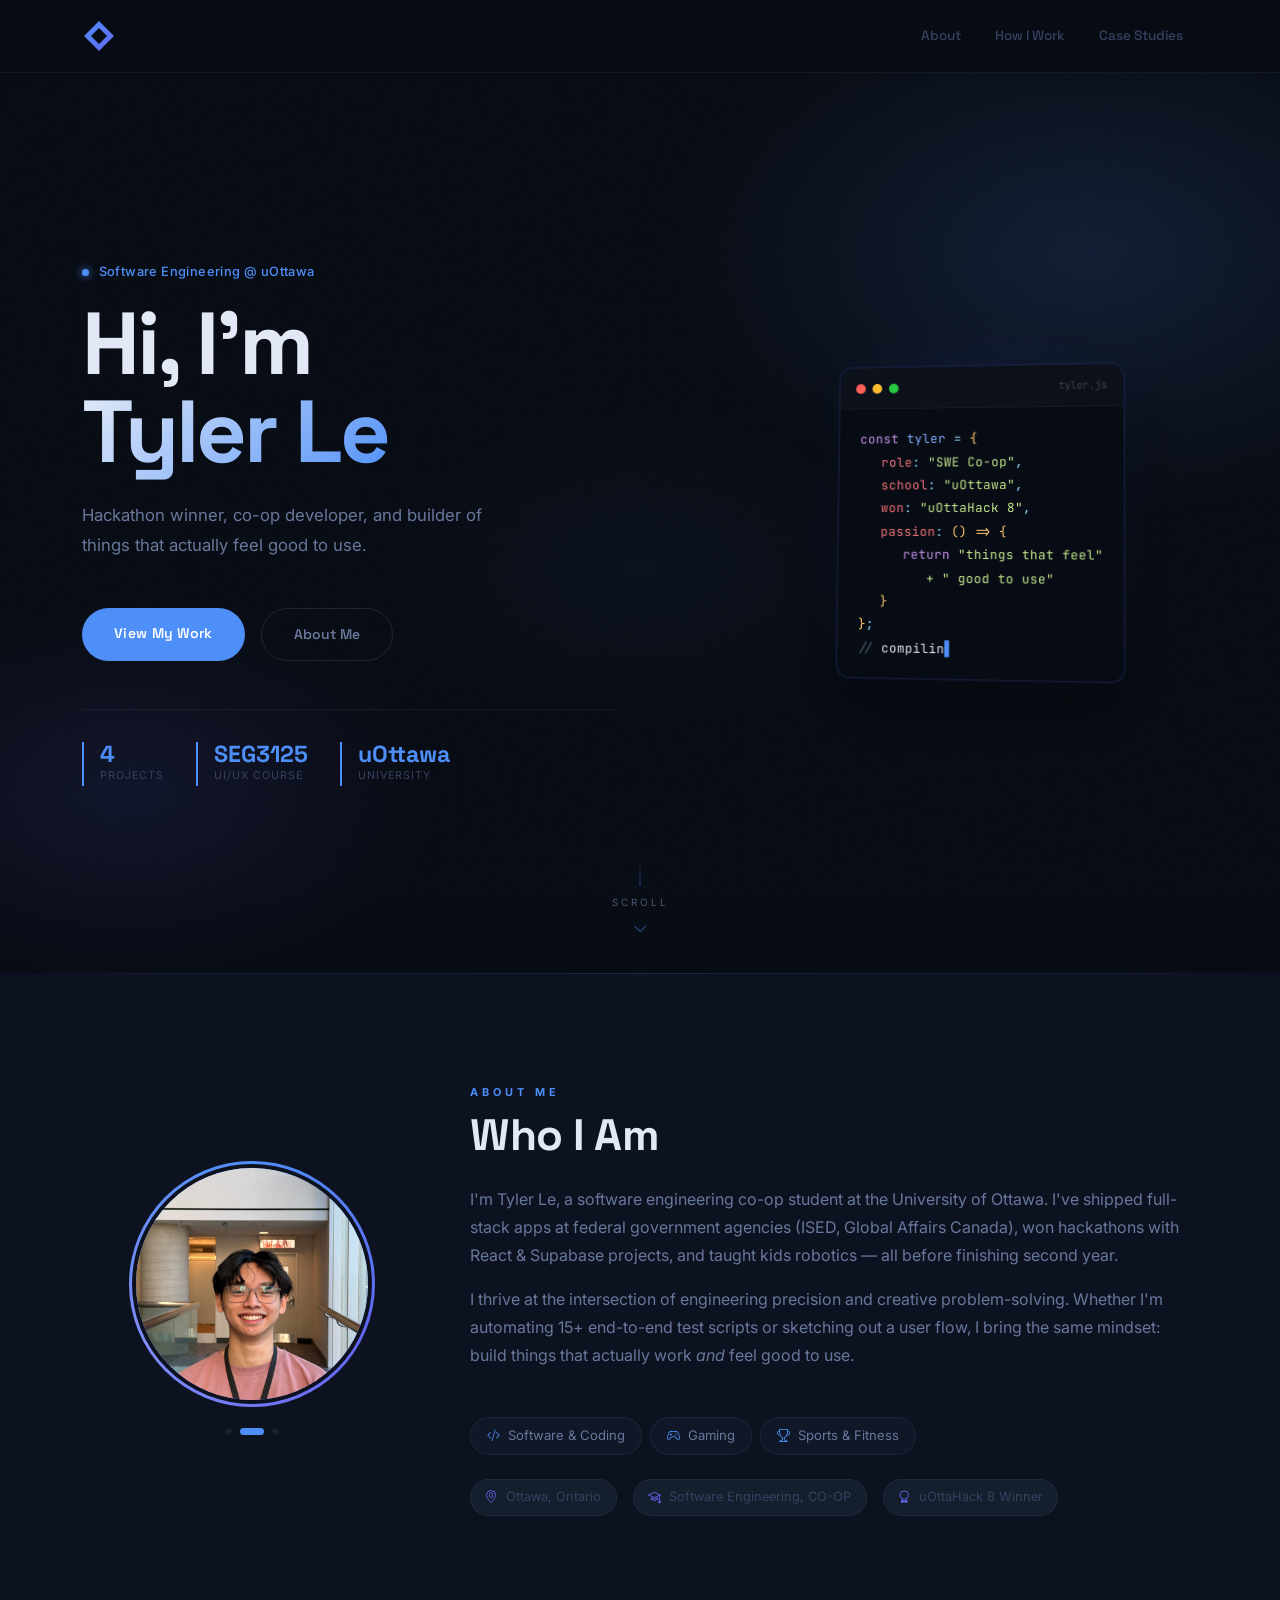
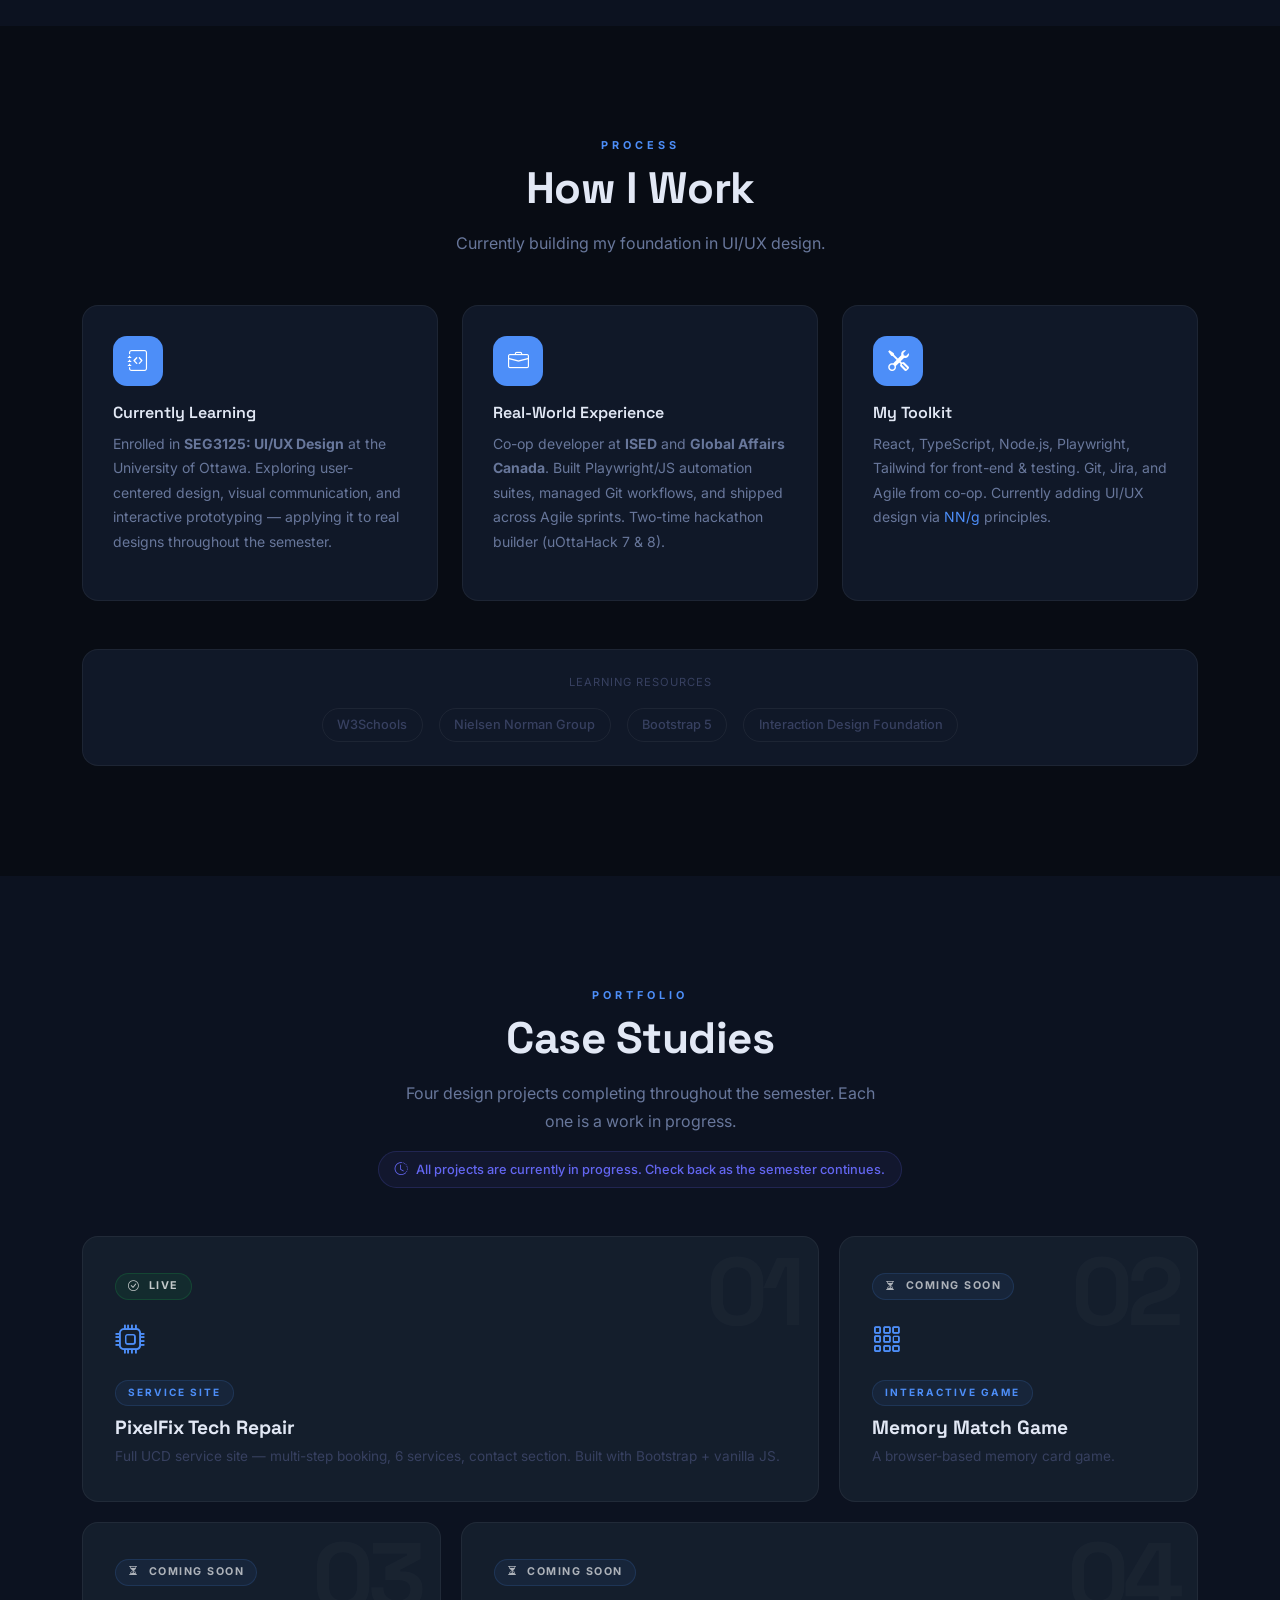
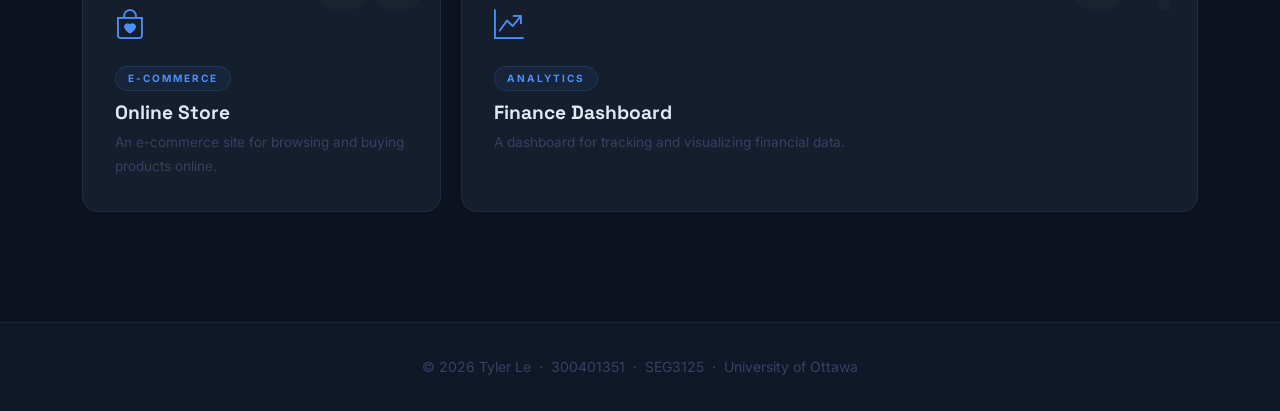
==== commit ee503564: "Assignment 2 added" ====
--- a/index.html
+++ b/index.html
@@ -6,7 +6,7 @@
   <title>Tyler Le | UI/UX Portfolio</title>
   <link rel="preconnect" href="https://fonts.googleapis.com" />
   <link rel="preconnect" href="https://fonts.gstatic.com" crossorigin />
-  <link href="https://fonts.googleapis.com/css2?family=Poppins:wght@400;600;700;800;900&family=Inter:wght@400;500;600&display=swap" rel="stylesheet" />
+  <link href="https://fonts.googleapis.com/css2?family=Space+Grotesk:wght@400;500;600;700;800&family=Inter:wght@400;500;600&family=JetBrains+Mono:wght@400;500&display=swap" rel="stylesheet" />
   <link href="https://cdn.jsdelivr.net/npm/bootstrap@5.3.3/dist/css/bootstrap.min.css" rel="stylesheet" />
   <link href="https://cdn.jsdelivr.net/npm/bootstrap-icons@1.11.3/font/bootstrap-icons.min.css" rel="stylesheet" />
   <link rel="stylesheet" href="css/style.css" />
@@ -16,7 +16,18 @@
   <!-- ===== Navbar ===== -->
   <nav class="navbar navbar-expand-lg fixed-top" id="mainNav">
     <div class="container">
-      <a class="navbar-brand" href="#hero">TL<span class="dot">.</span></a>
+      <a class="navbar-brand" href="#hero" aria-label="Home">
+        <svg class="brand-mark" width="34" height="34" viewBox="0 0 34 34" fill="none" xmlns="http://www.w3.org/2000/svg">
+          <path d="M17 2L32 17L17 32L2 17L17 2Z" fill="url(#g1)"/>
+          <path d="M17 9L25 17L17 25L9 17L17 9Z" fill="#080C14"/>
+          <defs>
+            <linearGradient id="g1" x1="2" y1="2" x2="32" y2="32" gradientUnits="userSpaceOnUse">
+              <stop stop-color="#4D8EF8"/>
+              <stop offset="1" stop-color="#6366F1"/>
+            </linearGradient>
+          </defs>
+        </svg>
+      </a>
       <button class="navbar-toggler border-0 shadow-none" type="button" data-bs-toggle="collapse" data-bs-target="#navMenu" aria-controls="navMenu" aria-expanded="false" aria-label="Toggle navigation">
         <i class="bi bi-list text-white fs-4"></i>
       </button>
@@ -31,46 +42,71 @@
   </nav>
 
   <!-- ===== Hero ===== -->
-  <section id="hero" class="hero-section d-flex align-items-center">
+  <section id="hero" class="hero-section">
     <div class="hero-bg"></div>
     <div class="hero-grid"></div>
     <div class="container position-relative">
-      <div class="row">
-        <div class="col-xl-9 col-lg-10">
-          <h1 class="hero-title mb-5">
+      <div class="row align-items-center g-5 hero-row">
+
+        <!-- Left: Text -->
+        <div class="col-lg-6">
+          <p class="hero-eyebrow mb-3">
+            <span class="eyebrow-dot"></span>
+            Software Engineering @ uOttawa
+          </p>
+          <h1 class="hero-title mb-4">
             Hi, I'm<br />
             <span class="gradient-text">Tyler Le</span>
           </h1>
           <p class="hero-desc mb-5">
-            Software engineering student at uOttawa. Hackathon winner, co-op developer, and builder of things that actually feel good to use.
+            Hackathon winner, co-op developer, and builder of things that actually feel good to use.
           </p>
-          <div class="d-flex gap-3 flex-wrap">
+          <div class="d-flex gap-3 flex-wrap mb-5">
             <a href="#cases" class="btn-glow">View My Work</a>
             <a href="#about" class="btn-ghost">About Me</a>
           </div>
-        </div>
-      </div>
-
-      <!-- Stats strip -->
-      <div class="hero-stats row g-4 mt-5">
-        <div class="col-auto">
-          <div class="stat-item">
-            <div class="stat-number">4</div>
-            <div class="stat-label">Projects This Semester</div>
-          </div>
-        </div>
-        <div class="col-auto">
-          <div class="stat-item">
-            <div class="stat-number">SEG3125</div>
-            <div class="stat-label">UI/UX Design Course</div>
-          </div>
-        </div>
-        <div class="col-auto">
-          <div class="stat-item">
-            <div class="stat-number">uOttawa</div>
-            <div class="stat-label">University of Ottawa</div>
-          </div>
-        </div>
+          <div class="hero-stats">
+            <div class="stat-item">
+              <div class="stat-number">4</div>
+              <div class="stat-label">Projects</div>
+            </div>
+            <div class="stat-item">
+              <div class="stat-number">SEG3125</div>
+              <div class="stat-label">UI/UX Course</div>
+            </div>
+            <div class="stat-item">
+              <div class="stat-number">uOttawa</div>
+              <div class="stat-label">University</div>
+            </div>
+          </div>
+        </div>
+
+        <!-- Right: Code card -->
+        <div class="col-lg-5 offset-lg-1 d-none d-lg-flex justify-content-center">
+          <div class="hero-visual">
+            <div class="code-card">
+              <div class="code-topbar">
+                <span class="code-dot dot-red"></span>
+                <span class="code-dot dot-yellow"></span>
+                <span class="code-dot dot-green"></span>
+                <span class="code-filename">tyler.js</span>
+              </div>
+              <div class="code-content">
+                <div class="code-line"><span class="c-kw">const</span> <span class="c-var">tyler</span> <span class="c-op">=</span> <span class="c-br">{</span></div>
+                <div class="code-line indent1"><span class="c-prop">role</span><span class="c-punct">:</span> <span class="c-str">"SWE Co-op"</span><span class="c-punct">,</span></div>
+                <div class="code-line indent1"><span class="c-prop">school</span><span class="c-punct">:</span> <span class="c-str">"uOttawa"</span><span class="c-punct">,</span></div>
+                <div class="code-line indent1"><span class="c-prop">won</span><span class="c-punct">:</span> <span class="c-str">"uOttaHack 8"</span><span class="c-punct">,</span></div>
+                <div class="code-line indent1"><span class="c-prop">passion</span><span class="c-punct">:</span> <span class="c-fn">() =&gt;</span> <span class="c-br">{</span></div>
+                <div class="code-line indent2"><span class="c-kw">return</span> <span class="c-str">"things that feel"</span></div>
+                <div class="code-line indent2"><span class="c-str">&nbsp;&nbsp;&nbsp;+ " good to use"</span></div>
+                <div class="code-line indent1"><span class="c-br">}</span></div>
+                <div class="code-line"><span class="c-br">}</span><span class="c-punct">;</span></div>
+                <div class="code-line code-comment"><span class="c-comment">// </span><span id="typed-text"></span><span class="cursor-blink">&#9611;</span></div>
+              </div>
+            </div>
+          </div>
+        </div>
+
       </div>
     </div>
 
@@ -85,7 +121,6 @@
     <div class="container">
       <div class="row align-items-center g-5">
 
-        <!-- Photo -->
         <div class="col-lg-4 text-center">
           <div class="profile-ring mx-auto">
             <img
@@ -94,34 +129,36 @@
               class="profile-img"
               onerror="this.style.display='none'; this.nextElementSibling.style.display='flex';"
             />
-            <div class="profile-placeholder" style="display:none;">TL</div>
-          </div>
-          <div class="mt-4 d-flex justify-content-center gap-2">
+            <div class="profile-placeholder" style="display:none;">
+              <svg xmlns="http://www.w3.org/2000/svg" width="60" height="60" viewBox="0 0 24 24" fill="none" stroke="currentColor" stroke-width="1.5" stroke-linecap="round" stroke-linejoin="round" aria-hidden="true">
+                <circle cx="12" cy="8" r="4"/>
+                <path d="M3 20c0-4 4-7 9-7s9 3 9 7"/>
+              </svg>
+            </div>
+          </div>
+          <div class="mt-4 d-flex justify-content-center gap-2 align-items-center">
             <span class="dot-deco"></span>
             <span class="dot-deco active"></span>
             <span class="dot-deco"></span>
           </div>
         </div>
 
-        <!-- Bio -->
         <div class="col-lg-8">
           <p class="overline mb-2">About Me</p>
           <h2 class="section-title mb-4">Who I Am</h2>
           <p class="mb-3">
-            I'm Tyler Le, a software engineering co-op student at the University of Ottawa. I've shipped full-stack apps at federal government agencies (ISED, Global Affairs Canada), won hackathons with React &amp; Supabase projects, and taught kids robotics, all before finishing second year.
+            I'm Tyler Le, a software engineering co-op student at the University of Ottawa. I've shipped full-stack apps at federal government agencies (ISED, Global Affairs Canada), won hackathons with React &amp; Supabase projects, and taught kids robotics — all before finishing second year.
           </p>
           <p class="mb-5">
             I thrive at the intersection of engineering precision and creative problem-solving. Whether I'm automating 15+ end-to-end test scripts or sketching out a user flow, I bring the same mindset: build things that actually work <em>and</em> feel good to use.
           </p>
 
-          <!-- Interests -->
           <div class="d-flex flex-wrap gap-2 mb-4">
             <span class="chip"><i class="bi bi-code-slash"></i>Software &amp; Coding</span>
             <span class="chip"><i class="bi bi-controller"></i>Gaming</span>
             <span class="chip"><i class="bi bi-trophy"></i>Sports &amp; Fitness</span>
           </div>
 
-          <!-- Info row -->
           <div class="row g-3">
             <div class="col-auto">
               <div class="info-pill"><i class="bi bi-geo-alt me-2"></i>Ottawa, Ontario</div>
@@ -155,7 +192,7 @@
             <div class="icon-box"><i class="bi bi-journal-code"></i></div>
             <h5>Currently Learning</h5>
             <p class="small">
-              Enrolled in <strong>SEG3125: UI/UX Design</strong> at the University of Ottawa. Exploring user-centered design, visual communication, and interactive prototyping, and applying it to real designs throughout the semester.
+              Enrolled in <strong>SEG3125: UI/UX Design</strong> at the University of Ottawa. Exploring user-centered design, visual communication, and interactive prototyping — applying it to real designs throughout the semester.
             </p>
           </div>
         </div>
@@ -165,7 +202,7 @@
             <div class="icon-box"><i class="bi bi-briefcase"></i></div>
             <h5>Real-World Experience</h5>
             <p class="small">
-              Co-op developer at <strong>ISED</strong> and <strong>Global Affairs Canada</strong>. Built Playwright/JS automation suites, managed Git workflows, and shipped across Agile sprints. Also a two-time hackathon builder (uOttaHack 7 &amp; 8).
+              Co-op developer at <strong>ISED</strong> and <strong>Global Affairs Canada</strong>. Built Playwright/JS automation suites, managed Git workflows, and shipped across Agile sprints. Two-time hackathon builder (uOttaHack 7 &amp; 8).
             </p>
           </div>
         </div>
@@ -175,16 +212,15 @@
             <div class="icon-box"><i class="bi bi-tools"></i></div>
             <h5>My Toolkit</h5>
             <p class="small">
-              React, TypeScript, Node.js, Playwright, Tailwind CSS for front-end &amp; testing. HTML/CSS/JS/Bootstrap 5 for UI work. Git, Jira, and Agile from co-op. Currently adding UI/UX design to the stack via
+              React, TypeScript, Node.js, Playwright, Tailwind for front-end &amp; testing. Git, Jira, and Agile from co-op. Currently adding UI/UX design via
               <a href="https://www.nngroup.com" class="link-accent" target="_blank" rel="noopener">NN/g</a> principles.
             </p>
           </div>
         </div>
       </div>
 
-      <!-- Resources strip -->
       <div class="resources-strip mt-5">
-        <p class="small text-center mb-3" style="color: var(--text-muted); letter-spacing: 1px; text-transform: uppercase; font-size: 0.72rem;">Learning Resources</p>
+        <p class="small text-center mb-3" style="color: var(--text-muted); letter-spacing: 1px; text-transform: uppercase; font-size: 0.7rem;">Learning Resources</p>
         <div class="d-flex flex-wrap justify-content-center gap-3">
           <a href="https://www.w3schools.com" class="resource-link" target="_blank" rel="noopener">W3Schools</a>
           <a href="https://www.nngroup.com" class="resource-link" target="_blank" rel="noopener">Nielsen Norman Group</a>
@@ -202,32 +238,31 @@
         <p class="overline mb-2">Portfolio</p>
         <h2 class="section-title mb-3">Case Studies</h2>
         <p style="max-width: 480px; margin: 0 auto;">
-          Four design projects I'll be completing throughout the semester. Each one is a work in progress.
+          Four design projects completing throughout the semester. Each one is a work in progress.
         </p>
         <div class="wip-notice mt-3">
           <i class="bi bi-clock-history me-2"></i>All projects are currently in progress. Check back as the semester continues.
         </div>
       </div>
 
-      <div class="row g-4">
-        <!-- Design 1: Tech Repair Shop -->
-        <div class="col-md-6">
-          <a href="coming-soon/design1.html" class="case-link">
+      <div class="bento-grid">
+
+        <div class="bento-item bento-wide">
+          <a href="design1/index.html" class="case-link">
             <div class="case-card fade-in">
               <span class="case-num">01</span>
-              <div class="cs-status-banner"><i class="bi bi-hourglass-split me-2"></i>Coming Soon</div>
+              <div class="cs-status-banner" style="background:rgba(22,163,74,0.1);border-color:rgba(22,163,74,0.22);color:rgba(255,255,255,0.75);"><i class="bi bi-check-circle me-2"></i>Live</div>
               <div class="case-icon"><i class="bi bi-cpu"></i></div>
               <span class="case-badge">Service Site</span>
-              <h4>Tech Repair Shop</h4>
-              <p>A service website for a local tech repair shop.</p>
+              <h4>PixelFix Tech Repair</h4>
+              <p>Full UCD service site — multi-step booking, 6 services, contact section. Built with Bootstrap + vanilla JS.</p>
             </div>
           </a>
         </div>
 
-        <!-- Design 2: Memory Game -->
-        <div class="col-md-6">
+        <div class="bento-item">
           <a href="coming-soon/design2.html" class="case-link">
-            <div class="case-card fade-in">
+            <div class="case-card fade-in h-100">
               <span class="case-num">02</span>
               <div class="cs-status-banner"><i class="bi bi-hourglass-split me-2"></i>Coming Soon</div>
               <div class="case-icon"><i class="bi bi-grid-3x3-gap"></i></div>
@@ -238,10 +273,9 @@
           </a>
         </div>
 
-        <!-- Design 3: E-commerce -->
-        <div class="col-md-6">
+        <div class="bento-item">
           <a href="coming-soon/design3.html" class="case-link">
-            <div class="case-card fade-in">
+            <div class="case-card fade-in h-100">
               <span class="case-num">03</span>
               <div class="cs-status-banner"><i class="bi bi-hourglass-split me-2"></i>Coming Soon</div>
               <div class="case-icon"><i class="bi bi-bag-heart"></i></div>
@@ -252,8 +286,7 @@
           </a>
         </div>
 
-        <!-- Design 4: Finance Dashboard -->
-        <div class="col-md-6">
+        <div class="bento-item bento-wide">
           <a href="coming-soon/design4.html" class="case-link">
             <div class="case-card fade-in">
               <span class="case-num">04</span>
@@ -265,23 +298,17 @@
             </div>
           </a>
         </div>
+
       </div>
     </div>
   </section>
 
   <!-- ===== Footer ===== -->
   <footer>
-    <div class="container">
-      <div class="row align-items-center">
-        <div class="col-md-6 text-center text-md-start mb-3 mb-md-0">
-          <span class="footer-brand">TL<span class="dot">.</span></span>
-        </div>
-        <div class="col-md-6 text-center text-md-end">
-          <p class="small mb-0" style="color: var(--text-muted);">
-            &copy; 2026 Tyler Le &nbsp;&middot;&nbsp; 300401351 &nbsp;&middot;&nbsp; SEG3125 &nbsp;&middot;&nbsp; University of Ottawa
-          </p>
-        </div>
-      </div>
+    <div class="container text-center">
+      <p class="small mb-0" style="color: var(--text-muted);">
+        &copy; 2026 Tyler Le &nbsp;&middot;&nbsp; 300401351 &nbsp;&middot;&nbsp; SEG3125 &nbsp;&middot;&nbsp; University of Ottawa
+      </p>
     </div>
   </footer>
 
--- a/css/style.css
+++ b/css/style.css
@@ -1,29 +1,29 @@
 /* ===================================================
-   Tyler Le - SEG3125 Portfolio
-   Theme:Dark Modern
-   Fonts:Poppins (headings)and Inter (body)
+   Tyler Le — SEG3125 Portfolio
+   Theme: Dark Navy / Professional Tech
+   Fonts: Space Grotesk (headings) + Inter (body) + JetBrains Mono (code)
    =================================================== */
 
 /* ===== Design Tokens ===== */
 :root {
-  --bg-primary:  #07071a;
-  --bg-surface:  #0c0c22;
-  --bg-elevated: #121228;
-  --bg-card:     #141432;
-
-  --accent:       #00c8ff;
-  --accent-2:     #7b61ff;
-  --gradient:     linear-gradient(135deg, #00c8ff 0%, #7b61ff 100%);
-
-  --text-primary:   #eeeeff;
-  --text-secondary: #9090bb;
-  --text-muted:     #55556a;
-
-  --border:       rgba(255, 255, 255, 0.06);
-  --border-hover: rgba(0, 200, 255, 0.28);
-
-  --radius-card: 20px;
-  --radius-sm:   12px;
+  --bg-primary:  #080C14;
+  --bg-surface:  #0C1220;
+  --bg-elevated: #101828;
+  --bg-card:     #141E2C;
+
+  --accent:   #4D8EF8;
+  --accent-2: #6366F1;
+  --gradient: linear-gradient(135deg, #4D8EF8 0%, #6366F1 100%);
+
+  --text-primary:   #E2E8F5;
+  --text-secondary: #68779B;
+  --text-muted:     #374060;
+
+  --border:       rgba(255, 255, 255, 0.055);
+  --border-hover: rgba(77, 142, 248, 0.22);
+
+  --radius-card: 16px;
+  --radius-sm:   10px;
 }
 
 /* ===== Reset ===== */
@@ -31,7 +31,7 @@
 
 html {
   scroll-behavior: smooth;
-  scroll-padding-top: 74px;
+  scroll-padding-top: 76px;
 }
 
 body {
@@ -43,24 +43,35 @@
   overflow-x: hidden;
 }
 
+/* Subtle noise grain */
+body::before {
+  content: '';
+  position: fixed;
+  inset: 0;
+  pointer-events: none;
+  z-index: 9999;
+  opacity: 0.022;
+  background-image: url("data:image/svg+xml,%3Csvg viewBox='0 0 256 256' xmlns='http://www.w3.org/2000/svg'%3E%3Cfilter id='n'%3E%3CfeTurbulence type='fractalNoise' baseFrequency='0.9' numOctaves='4' stitchTiles='stitch'/%3E%3C/filter%3E%3Crect width='100%25' height='100%25' filter='url(%23n)'/%3E%3C/svg%3E");
+  mix-blend-mode: overlay;
+}
+
 h1, h2, h3, h4, h5, h6 {
-  font-family: 'Poppins', sans-serif;
+  font-family: 'Space Grotesk', sans-serif;
   color: var(--text-primary);
-  line-height: 1.2;
+  line-height: 1.15;
 }
 
 p { color: var(--text-secondary); }
-
 a { text-decoration: none; }
 
 /* ===== Scrollbar ===== */
-::-webkit-scrollbar              { width: 5px; }
-::-webkit-scrollbar-track        { background: var(--bg-primary); }
-::-webkit-scrollbar-thumb        { background: var(--gradient); border-radius: 3px; }
+::-webkit-scrollbar       { width: 4px; }
+::-webkit-scrollbar-track { background: var(--bg-primary); }
+::-webkit-scrollbar-thumb { background: var(--accent); border-radius: 2px; }
 
 /* ===== Utility ===== */
 .gradient-text {
-  background: var(--gradient);
+  background: linear-gradient(135deg, #E8EEF8 0%, #4D8EF8 100%);
   -webkit-background-clip: text;
   -webkit-text-fill-color: transparent;
   background-clip: text;
@@ -68,7 +79,7 @@
 
 .overline {
   display: block;
-  font-size: 0.7rem;
+  font-size: 0.68rem;
   font-weight: 700;
   letter-spacing: 4px;
   text-transform: uppercase;
@@ -76,42 +87,42 @@
 }
 
 .section-title {
-  font-size: clamp(2rem, 4.5vw, 2.8rem);
-  font-weight: 800;
+  font-size: clamp(1.9rem, 4vw, 2.75rem);
+  font-weight: 700;
+  letter-spacing: -0.5px;
 }
 
 .py-section { padding: 110px 0; }
 
 /* ===== Navbar ===== */
 #mainNav {
-  background: rgba(7, 7, 26, 0.75);
-  backdrop-filter: blur(18px);
-  -webkit-backdrop-filter: blur(18px);
+  background: rgba(8, 12, 20, 0.82);
+  backdrop-filter: blur(20px);
+  -webkit-backdrop-filter: blur(20px);
+  padding: 0.875rem 0;
   border-bottom: 1px solid var(--border);
-  padding: 1rem 0;
-  transition: background 0.35s, border-color 0.35s;
+  position: relative;
+  transition: background 0.3s, border-color 0.3s;
 }
 
 #mainNav.scrolled {
-  background: rgba(7, 7, 26, 0.97);
-  border-color: rgba(255, 255, 255, 0.09);
-}
-
-.navbar-brand {
-  font-family: 'Poppins', sans-serif;
-  font-size: 1.5rem;
-  font-weight: 900;
-  color: var(--text-primary) !important;
-  letter-spacing: -1.5px;
-}
-
-.dot { color: var(--accent); }
+  background: rgba(8, 12, 20, 0.97);
+  border-color: rgba(77, 142, 248, 0.1);
+}
+
+.brand-mark {
+  display: block;
+  transition: transform 0.4s cubic-bezier(0.34, 1.56, 0.64, 1);
+}
+
+.navbar-brand:hover .brand-mark { transform: rotate(45deg) scale(1.08); }
 
 .nav-link {
-  font-size: 0.875rem;
+  font-family: 'Space Grotesk', sans-serif;
+  font-size: 0.85rem;
   font-weight: 500;
   color: var(--text-muted) !important;
-  padding: 0.4rem 1rem !important;
+  padding: 0.4rem 0.95rem !important;
   border-radius: 8px;
   transition: color 0.2s, background 0.2s;
 }
@@ -119,86 +130,116 @@
 .nav-link:hover,
 .nav-link.active {
   color: var(--text-primary) !important;
-  background: rgba(255, 255, 255, 0.06);
+  background: rgba(255, 255, 255, 0.05);
 }
 
 /* ===== Hero ===== */
 .hero-section {
   min-height: 100vh;
+  padding-top: 76px;   /* fixed navbar height */
+  padding-bottom: 80px; /* room for scroll hint */
+  display: flex;
+  align-items: center;
   position: relative;
   overflow: hidden;
-  padding-top: 74px;
-}
-
-/* Ambient gradient blobs */
+}
+
+/* Ambient blobs */
 .hero-bg {
   position: absolute;
   inset: 0;
   pointer-events: none;
+  transition: transform 1.2s ease-out;
   background:
-    radial-gradient(ellipse 65% 55% at 80% 25%, rgba(123, 97, 255, 0.18) 0%, transparent 60%),
-    radial-gradient(ellipse 55% 45% at 5%  80%, rgba(0, 200, 255, 0.12) 0%, transparent 60%);
-}
-
-/* Subtle grid texture */
+    radial-gradient(ellipse 50% 45% at 85% 20%, rgba(77, 142, 248, 0.14) 0%, transparent 65%),
+    radial-gradient(ellipse 40% 35% at 10% 80%, rgba(99, 102, 241, 0.10) 0%, transparent 60%),
+    radial-gradient(ellipse 30% 25% at 50% 55%, rgba(77, 142, 248, 0.04) 0%, transparent 70%);
+}
+
+/* Grid lines */
 .hero-grid {
   position: absolute;
   inset: 0;
   pointer-events: none;
   background-image:
-    linear-gradient(rgba(255,255,255,0.015) 1px, transparent 1px),
-    linear-gradient(90deg, rgba(255,255,255,0.015) 1px, transparent 1px);
-  background-size: 60px 60px;
-  mask-image: radial-gradient(ellipse 80% 70% at 50% 50%, black 30%, transparent 80%);
-}
-
-.hero-section .container { padding-top: 100px; padding-bottom: 100px; }
+    linear-gradient(rgba(255,255,255,0.009) 1px, transparent 1px),
+    linear-gradient(90deg, rgba(255,255,255,0.009) 1px, transparent 1px);
+  background-size: 58px 58px;
+  mask-image: radial-gradient(ellipse 80% 70% at 50% 50%, black 20%, transparent 80%);
+}
+
+/* ===== Hero Content ===== */
+.hero-eyebrow {
+  display: inline-flex;
+  align-items: center;
+  gap: 0.6rem;
+  font-size: 0.8rem;
+  font-weight: 500;
+  color: var(--accent);
+  letter-spacing: 0.4px;
+}
+
+.eyebrow-dot {
+  display: inline-block;
+  width: 7px;
+  height: 7px;
+  border-radius: 50%;
+  background: var(--accent);
+  box-shadow: 0 0 8px var(--accent);
+  flex-shrink: 0;
+  animation: pulse-dot 2.5s ease-in-out infinite;
+}
+
+@keyframes pulse-dot {
+  0%, 100% { box-shadow: 0 0 6px var(--accent); }
+  50%       { box-shadow: 0 0 18px var(--accent), 0 0 36px rgba(77,142,248,0.2); }
+}
 
 .hero-title {
-  font-size: clamp(3rem, 8vw, 6rem);
-  font-weight: 900;
-  letter-spacing: -2.5px;
+  font-size: clamp(2.8rem, 7vw, 5.5rem);
+  font-weight: 800;
+  letter-spacing: -3px;
   line-height: 1.0;
-  margin-bottom: 1.75rem;
 }
 
 .hero-desc {
-  font-size: 1.1rem;
+  font-size: 1.05rem;
   color: var(--text-secondary);
-  max-width: 520px;
+  max-width: 440px;
   line-height: 1.8;
 }
 
-/* CTA Buttons */
+/* Buttons */
 .btn-glow {
   display: inline-block;
-  background: var(--gradient);
-  border: none;
+  background: var(--accent);
   color: #fff;
-  font-family: 'Poppins', sans-serif;
+  font-family: 'Space Grotesk', sans-serif;
   font-weight: 600;
-  font-size: 0.9rem;
-  padding: 0.85rem 2.2rem;
+  font-size: 0.875rem;
+  padding: 0.82rem 2rem;
   border-radius: 50px;
   cursor: pointer;
-  transition: transform 0.25s, box-shadow 0.25s;
+  transition: transform 0.25s, box-shadow 0.25s, background 0.25s;
+  letter-spacing: 0.3px;
 }
 
 .btn-glow:hover {
   color: #fff;
+  background: #6A9EFA;
   transform: translateY(-3px);
-  box-shadow: 0 10px 30px rgba(123, 97, 255, 0.45);
+  box-shadow: 0 12px 32px rgba(77, 142, 248, 0.4);
 }
 
 .btn-ghost {
   display: inline-block;
   background: transparent;
-  border: 1px solid var(--border);
+  border: 1px solid rgba(255,255,255,0.1);
   color: var(--text-secondary);
-  font-family: 'Poppins', sans-serif;
+  font-family: 'Space Grotesk', sans-serif;
   font-weight: 600;
-  font-size: 0.9rem;
-  padding: 0.85rem 2.2rem;
+  font-size: 0.875rem;
+  padding: 0.82rem 2rem;
   border-radius: 50px;
   cursor: pointer;
   transition: border-color 0.25s, color 0.25s, transform 0.25s;
@@ -211,29 +252,131 @@
 }
 
 /* Stats */
-.hero-stats { border-top: 1px solid var(--border); padding-top: 2.5rem; }
+.hero-stats {
+  display: flex;
+  gap: 2rem;
+  flex-wrap: wrap;
+  border-top: 1px solid var(--border);
+  padding-top: 2rem;
+}
 
 .stat-item {
   border-left: 2px solid var(--accent);
-  padding-left: 1.2rem;
+  padding-left: 1rem;
 }
 
 .stat-number {
-  font-family: 'Poppins', sans-serif;
-  font-size: 1.6rem;
-  font-weight: 800;
-  background: var(--gradient);
-  -webkit-background-clip: text;
-  -webkit-text-fill-color: transparent;
-  background-clip: text;
+  font-family: 'Space Grotesk', sans-serif;
+  font-size: 1.45rem;
+  font-weight: 700;
+  color: var(--accent);
   line-height: 1.1;
 }
 
 .stat-label {
-  font-size: 0.72rem;
+  font-size: 0.67rem;
   color: var(--text-muted);
   text-transform: uppercase;
   letter-spacing: 1px;
+}
+
+/* ===== Code Card ===== */
+.hero-visual {
+  position: relative;
+}
+
+.hero-visual::before {
+  content: '';
+  position: absolute;
+  inset: -50px;
+  background: radial-gradient(ellipse at center, rgba(99,102,241,0.12) 0%, transparent 70%);
+  pointer-events: none;
+  border-radius: 50%;
+  z-index: 0;
+}
+
+.code-card {
+  position: relative;
+  z-index: 1;
+  background: #070B14;
+  border: 1px solid rgba(77, 142, 248, 0.12);
+  border-radius: 14px;
+  overflow: hidden;
+  font-family: 'JetBrains Mono', 'Courier New', monospace;
+  font-size: 0.79rem;
+  width: 100%;
+  max-width: 400px;
+  box-shadow:
+    0 0 0 1px rgba(99,102,241,0.1),
+    0 28px 70px rgba(0,0,0,0.65),
+    0 0 50px rgba(77,142,248,0.07);
+  transform: perspective(900px) rotateY(-6deg) rotateX(3deg);
+  transition: transform 0.6s cubic-bezier(0.4, 0, 0.2, 1), box-shadow 0.6s;
+}
+
+.code-card:hover {
+  transform: perspective(900px) rotateY(0deg) rotateX(0deg);
+  box-shadow:
+    0 0 0 1px rgba(77,142,248,0.2),
+    0 28px 70px rgba(0,0,0,0.65),
+    0 0 60px rgba(77,142,248,0.08);
+}
+
+.code-topbar {
+  display: flex;
+  align-items: center;
+  gap: 0.45rem;
+  padding: 0.7rem 1rem;
+  background: rgba(255,255,255,0.02);
+  border-bottom: 1px solid rgba(255,255,255,0.04);
+}
+
+.code-dot {
+  width: 10px;
+  height: 10px;
+  border-radius: 50%;
+  flex-shrink: 0;
+}
+
+.dot-red    { background: #FF5F57; }
+.dot-yellow { background: #FEBC2E; }
+.dot-green  { background: #28C840; }
+
+.code-filename {
+  margin-left: auto;
+  font-size: 0.67rem;
+  color: rgba(255,255,255,0.2);
+}
+
+.code-content {
+  padding: 1.2rem 1.3rem 1.1rem;
+  line-height: 1.85;
+}
+
+.code-line { white-space: nowrap; }
+.indent1   { padding-left: 1.4rem; }
+.indent2   { padding-left: 2.8rem; }
+
+/* Material Theme Oceanic syntax */
+.c-kw    { color: #C792EA; }
+.c-var   { color: #82AAFF; }
+.c-prop  { color: #F07178; }
+.c-str   { color: #C3E88D; }
+.c-fn    { color: #FFCB6B; }
+.c-op    { color: #89DDFF; }
+.c-br    { color: #FFCB6B; }
+.c-punct { color: #89DDFF; }
+.c-comment { color: #4A5E6E; font-style: italic; }
+
+.cursor-blink {
+  display: inline-block;
+  color: var(--accent);
+  animation: blink 1s step-end infinite;
+}
+
+@keyframes blink {
+  0%, 100% { opacity: 1; }
+  50%       { opacity: 0; }
 }
 
 /* Scroll hint */
@@ -246,27 +389,56 @@
   flex-direction: column;
   align-items: center;
   gap: 0.3rem;
-  color: var(--text-muted);
-  font-size: 0.7rem;
-  letter-spacing: 2px;
+  z-index: 2;
+  animation: bobDown 2.5s ease-in-out infinite;
+}
+
+.scroll-hint::before {
+  content: '';
+  display: block;
+  width: 1px;
+  height: 28px;
+  background: linear-gradient(to bottom, transparent, rgba(77,142,248,0.5));
+  margin-bottom: 0.2rem;
+}
+
+.scroll-hint span {
+  font-size: 0.62rem;
+  letter-spacing: 3px;
   text-transform: uppercase;
-  animation: bobDown 2.2s ease-in-out infinite;
-}
-
-.scroll-hint i { font-size: 1rem; }
+  color: var(--text-secondary);
+  opacity: 0.7;
+}
+
+.scroll-hint i {
+  font-size: 0.9rem;
+  color: var(--accent);
+  opacity: 0.6;
+}
 
 @keyframes bobDown {
   0%, 100% { transform: translateX(-50%) translateY(0); }
-  50%       { transform: translateX(-50%) translateY(8px); }
+  50%       { transform: translateX(-50%) translateY(7px); }
 }
 
 /* ===== About ===== */
-.about-section { background: var(--bg-surface); }
+.about-section {
+  background: var(--bg-surface);
+  position: relative;
+}
+
+.about-section::before {
+  content: '';
+  position: absolute;
+  top: 0; left: 0; right: 0;
+  height: 1px;
+  background: linear-gradient(90deg, transparent, rgba(77,142,248,0.18), transparent);
+}
 
 .profile-ring {
   position: relative;
-  width: 260px;
-  height: 260px;
+  width: 240px;
+  height: 240px;
 }
 
 .profile-ring::before {
@@ -274,8 +446,13 @@
   position: absolute;
   inset: -3px;
   border-radius: 50%;
-  background: var(--gradient);
+  background: conic-gradient(#4D8EF8, #6366F1, #818CF8, #4D8EF8);
   z-index: 0;
+  animation: spin-ring 7s linear infinite;
+}
+
+@keyframes spin-ring {
+  to { transform: rotate(360deg); }
 }
 
 .profile-img,
@@ -295,25 +472,26 @@
   align-items: center;
   justify-content: center;
   background: var(--bg-elevated);
-  font-family: 'Poppins', sans-serif;
-  font-size: 3.5rem;
-  font-weight: 800;
-  background: linear-gradient(135deg, var(--bg-elevated), #1a1a40);
-  color: var(--accent);
+  color: rgba(77, 142, 248, 0.4);
 }
 
 /* Decorative dots */
 .dot-deco {
   display: inline-block;
-  width: 8px;
-  height: 8px;
+  width: 7px;
+  height: 7px;
   border-radius: 50%;
   background: var(--border);
-}
-
-.dot-deco.active { background: var(--gradient); }
-
-/* Interest chips */
+  transition: all 0.3s;
+}
+
+.dot-deco.active {
+  width: 24px;
+  border-radius: 3.5px;
+  background: var(--accent);
+}
+
+/* Chips */
 .chip {
   display: inline-flex;
   align-items: center;
@@ -321,14 +499,15 @@
   background: var(--bg-elevated);
   border: 1px solid var(--border);
   color: var(--text-secondary);
-  padding: 0.45rem 1.1rem;
+  padding: 0.42rem 1rem;
   border-radius: 50px;
-  font-size: 0.85rem;
+  font-size: 0.82rem;
+  cursor: default;
   transition: border-color 0.2s, color 0.2s;
 }
 
-.chip:hover    { border-color: var(--accent); color: var(--accent); }
-.chip i        { color: var(--accent); }
+.chip:hover { border-color: var(--accent); color: var(--accent); }
+.chip i     { color: var(--accent); }
 
 /* Info pills */
 .info-pill {
@@ -337,9 +516,9 @@
   background: var(--bg-card);
   border: 1px solid var(--border);
   color: var(--text-muted);
-  padding: 0.4rem 1rem;
+  padding: 0.38rem 0.9rem;
   border-radius: 50px;
-  font-size: 0.82rem;
+  font-size: 0.8rem;
 }
 
 .info-pill i { color: var(--accent-2); }
@@ -351,57 +530,55 @@
   background: var(--bg-elevated);
   border: 1px solid var(--border);
   border-radius: var(--radius-card);
-  padding: 2rem;
+  padding: 1.875rem;
+  cursor: default;
   transition: border-color 0.3s, transform 0.3s, box-shadow 0.3s;
 }
 
 .work-card:hover {
-  border-color: rgba(0, 200, 255, 0.22);
-  transform: translateY(-6px);
-  box-shadow: 0 16px 40px rgba(0, 0, 0, 0.35);
+  border-color: rgba(77, 142, 248, 0.2);
+  transform: translateY(-5px);
+  box-shadow: 0 18px 48px rgba(0,0,0,0.35);
 }
 
 .icon-box {
-  width: 52px;
-  height: 52px;
+  width: 50px;
+  height: 50px;
   border-radius: 14px;
-  background: var(--gradient);
+  background: var(--accent);
   display: flex;
   align-items: center;
   justify-content: center;
-  font-size: 1.4rem;
+  font-size: 1.3rem;
   color: #fff;
-  margin-bottom: 1.25rem;
+  margin-bottom: 1.1rem;
 }
 
 .work-card h5 {
+  font-size: 1rem;
+  font-weight: 600;
   color: var(--text-primary);
-  font-size: 1.05rem;
   margin-bottom: 0.6rem;
 }
 
-.link-accent {
-  color: var(--accent);
-  transition: opacity 0.2s;
-}
-
-.link-accent:hover { opacity: 0.75; text-decoration: underline; color: var(--accent); }
-
-/* Resources strip */
+.link-accent { color: var(--accent); transition: opacity 0.2s; }
+.link-accent:hover { opacity: 0.7; text-decoration: underline; color: var(--accent); }
+
 .resources-strip {
   background: var(--bg-elevated);
   border: 1px solid var(--border);
   border-radius: var(--radius-card);
-  padding: 1.5rem 2rem;
+  padding: 1.4rem 2rem;
 }
 
 .resource-link {
   color: var(--text-muted);
-  font-size: 0.82rem;
+  font-size: 0.8rem;
   font-weight: 500;
-  padding: 0.35rem 1rem;
+  padding: 0.3rem 0.9rem;
   border: 1px solid var(--border);
   border-radius: 50px;
+  cursor: pointer;
   transition: color 0.2s, border-color 0.2s;
 }
 
@@ -410,148 +587,125 @@
 /* ===== Case Studies ===== */
 .cases-section { background: var(--bg-surface); }
 
-.case-link { display: block; }
+.bento-grid {
+  display: grid;
+  grid-template-columns: 1fr;
+  gap: 1.25rem;
+}
+
+@media (min-width: 768px) {
+  .bento-grid { grid-template-columns: repeat(3, 1fr); }
+  .bento-item.bento-wide { grid-column: span 2; }
+}
+
+.case-link { display: block; height: 100%; cursor: pointer; }
 
 .case-card {
   background: var(--bg-card);
   border: 1px solid var(--border);
   border-radius: var(--radius-card);
-  padding: 2.25rem;
+  padding: 2rem;
   position: relative;
   overflow: hidden;
-  min-height: 240px;
-  transition: border-color 0.3s, transform 0.35s, box-shadow 0.35s;
-}
-
-/* Gradient overlay on hover */
-.case-card::after {
-  content: '';
-  position: absolute;
-  inset: 0;
-  background: var(--gradient);
-  opacity: 0;
-  transition: opacity 0.35s;
-  pointer-events: none;
-  border-radius: var(--radius-card);
+  min-height: 220px;
+  height: 100%;
+  cursor: pointer;
+  transition: border-color 0.3s, transform 0.3s, box-shadow 0.3s;
 }
 
 .case-card:hover {
-  border-color: rgba(0, 200, 255, 0.3);
-  transform: translateY(-8px);
-  box-shadow: 0 20px 50px rgba(0, 0, 0, 0.4);
-}
-
-.case-card:hover::after { opacity: 0.045; }
-
-/* Large watermark number */
+  border-color: rgba(77, 142, 248, 0.22);
+  transform: translateY(-6px);
+  box-shadow:
+    0 0 0 1px rgba(77,142,248,0.1),
+    0 22px 55px rgba(0,0,0,0.45);
+}
+
 .case-num {
   position: absolute;
-  top: 0.8rem;
-  right: 1.5rem;
-  font-family: 'Poppins', sans-serif;
-  font-size: 5rem;
-  font-weight: 900;
-  color: rgba(255, 255, 255, 0.035);
+  top: 0.4rem;
+  right: 1.2rem;
+  font-family: 'Space Grotesk', sans-serif;
+  font-size: 6rem;
+  font-weight: 800;
+  color: rgba(255,255,255,0.022);
   line-height: 1;
   user-select: none;
+  letter-spacing: -6px;
 }
 
 .case-icon {
-  font-size: 2rem;
-  margin-bottom: 0.75rem;
-  background: var(--gradient);
-  -webkit-background-clip: text;
-  -webkit-text-fill-color: transparent;
-  background-clip: text;
+  font-size: 1.85rem;
+  margin-bottom: 0.65rem;
+  color: var(--accent);
 }
 
 .case-badge {
   display: inline-block;
+  font-size: 0.63rem;
+  font-weight: 700;
+  letter-spacing: 2px;
+  text-transform: uppercase;
+  color: var(--accent);
+  background: rgba(77, 142, 248, 0.07);
+  border: 1px solid rgba(77, 142, 248, 0.15);
+  border-radius: 50px;
+  padding: 0.18rem 0.75rem;
+  margin-bottom: 0.7rem;
+}
+
+.case-card h4 {
+  font-size: 1.2rem;
+  font-weight: 700;
+  color: var(--text-primary);
+  margin-bottom: 0.4rem;
+}
+
+.case-card p {
+  font-size: 0.85rem;
+  color: var(--text-muted);
+  margin: 0;
+}
+
+.wip-notice {
+  display: inline-flex;
+  align-items: center;
+  font-size: 0.8rem;
+  font-weight: 500;
+  color: var(--accent-2);
+  background: rgba(99,102,241,0.07);
+  border: 1px solid rgba(99,102,241,0.18);
+  padding: 0.4rem 1rem;
+  border-radius: 50px;
+}
+
+.cs-status-banner {
+  display: inline-flex;
+  align-items: center;
   font-size: 0.67rem;
   font-weight: 700;
-  letter-spacing: 2.5px;
+  letter-spacing: 1.5px;
   text-transform: uppercase;
-  color: var(--accent-2);
-  background: rgba(123, 97, 255, 0.1);
-  border: 1px solid rgba(123, 97, 255, 0.2);
+  color: rgba(255,255,255,0.65);
+  background: rgba(77,142,248,0.07);
+  border: 1px solid rgba(77,142,248,0.15);
+  padding: 0.2rem 0.75rem;
   border-radius: 50px;
-  padding: 0.2rem 0.8rem;
   margin-bottom: 0.85rem;
-}
-
-.case-card h4 {
-  font-size: 1.3rem;
-  color: var(--text-primary);
-  margin-bottom: 0.5rem;
-}
-
-.case-card p {
-  font-size: 0.875rem;
-  color: var(--text-muted);
-  margin-bottom: 1.25rem;
-}
-
-.coming-tag {
-  display: inline-flex;
-  align-items: center;
-  gap: 0.4rem;
-  font-size: 0.75rem;
-  font-weight: 600;
-  color: var(--accent);
-  background: rgba(0, 200, 255, 0.08);
-  border: 1px solid rgba(0, 200, 255, 0.18);
-  padding: 0.28rem 0.85rem;
-  border-radius: 50px;
 }
 
 /* ===== Footer ===== */
 footer {
   background: var(--bg-elevated);
   border-top: 1px solid var(--border);
-  padding: 2.25rem 0;
-}
-
-.footer-brand {
-  font-family: 'Poppins', sans-serif;
-  font-weight: 900;
-  font-size: 1.4rem;
-  letter-spacing: -1px;
-  color: var(--text-primary);
-}
-
-/* ===== Case Studies: Coming Soon banner ===== */
-.wip-notice {
-  display: inline-flex;
-  align-items: center;
-  font-size: 0.82rem;
-  font-weight: 500;
-  color: var(--accent-2);
-  background: rgba(123, 97, 255, 0.08);
-  border: 1px solid rgba(123, 97, 255, 0.2);
-  padding: 0.45rem 1.1rem;
-  border-radius: 50px;
-}
-
-.cs-status-banner {
-  display: inline-flex;
-  align-items: center;
-  font-size: 0.72rem;
-  font-weight: 700;
-  letter-spacing: 1.5px;
-  text-transform: uppercase;
-  color: #fff;
-  background: var(--gradient);
-  padding: 0.3rem 0.9rem;
-  border-radius: 50px;
-  margin-bottom: 1rem;
-}
-
-/* ===== Fade-in animation ===== */
+  padding: 2rem 0;
+}
+
+/* ===== Fade-in ===== */
 .fade-in {
   opacity: 0;
-  transform: translateY(24px);
-  transition: opacity 0.55s ease, transform 0.55s ease,
-              border-color 0.3s, box-shadow 0.3s, transform 0.35s;
+  transform: translateY(18px);
+  transition: opacity 0.6s ease, transform 0.6s ease;
 }
 
 .fade-in.visible {
@@ -561,8 +715,15 @@
 
 /* ===== Responsive ===== */
 @media (max-width: 768px) {
-  .hero-title        { letter-spacing: -1.5px; }
-  .py-section        { padding: 80px 0; }
-  .profile-ring      { width: 200px; height: 200px; }
-  .hero-stats        { gap: 1.5rem !important; }
-}
+  .hero-title   { letter-spacing: -1.8px; }
+  .py-section   { padding: 80px 0; }
+  .profile-ring { width: 200px; height: 200px; }
+  .hero-stats   { gap: 1.5rem; }
+}
+
+@media (prefers-reduced-motion: reduce) {
+  *, *::before, *::after {
+    animation-duration: 0.01ms !important;
+    transition-duration: 0.01ms !important;
+  }
+}
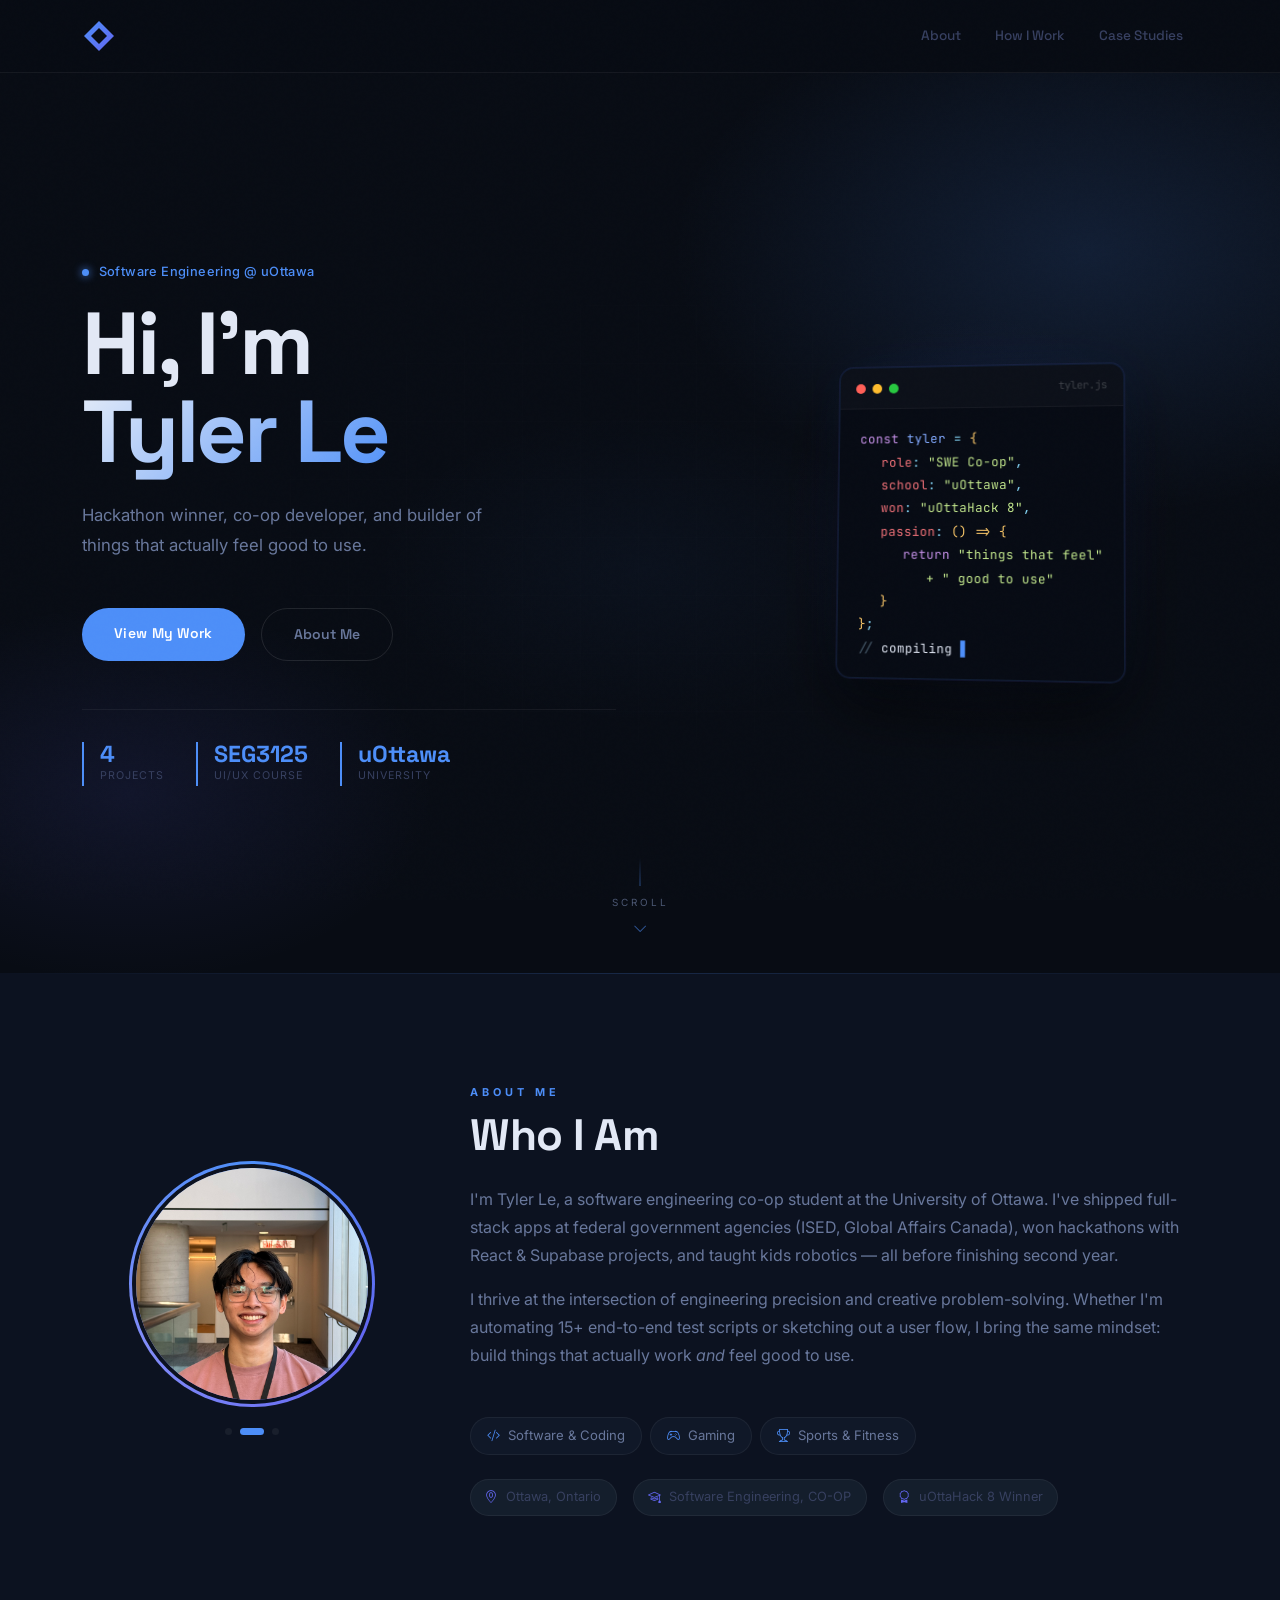
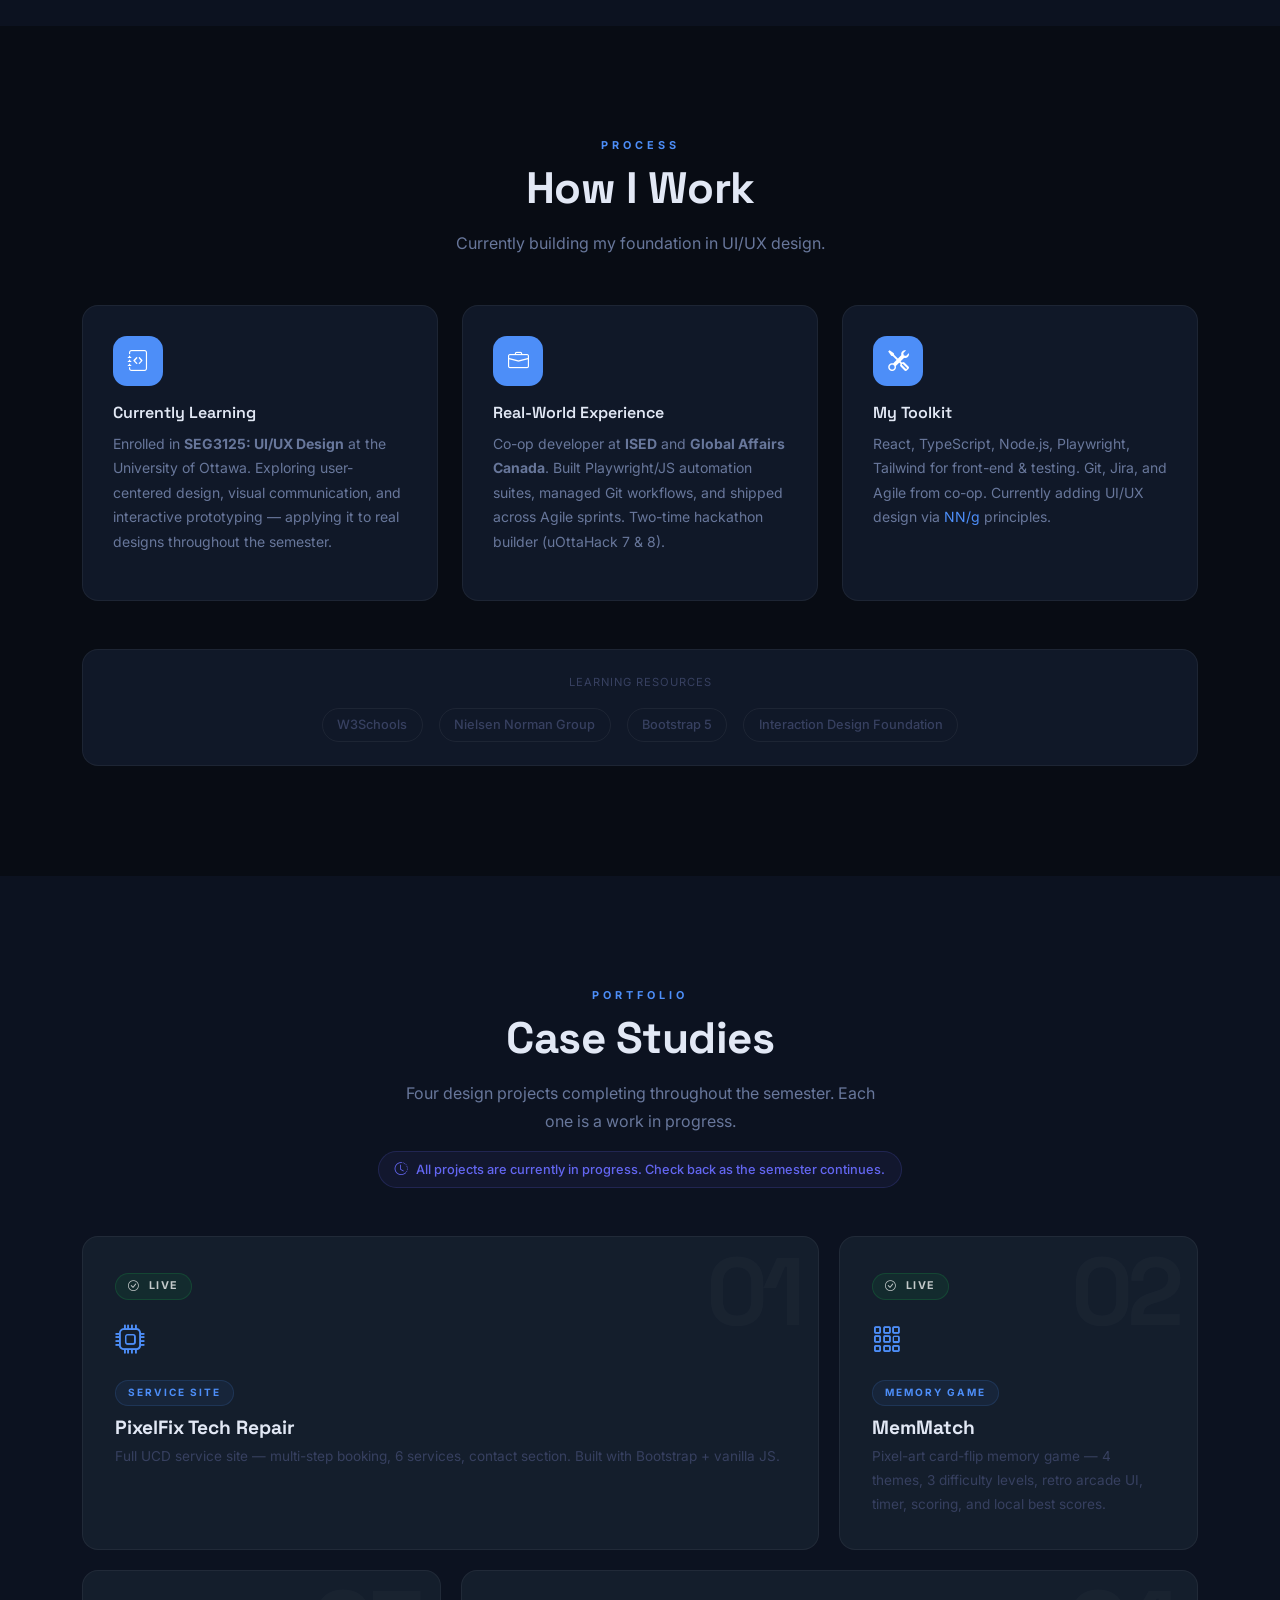
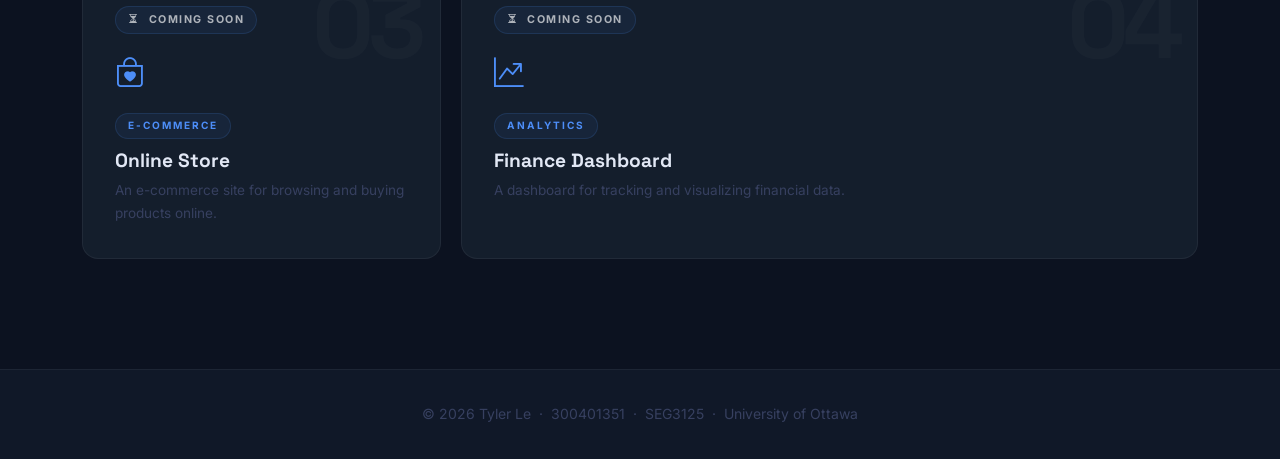
==== commit 1fdb20a9: "Start of Assignment 3" ====
--- a/index.html
+++ b/index.html
@@ -261,14 +261,14 @@
         </div>
 
         <div class="bento-item">
-          <a href="coming-soon/design2.html" class="case-link">
+          <a href="game1/index.html" class="case-link">
             <div class="case-card fade-in h-100">
               <span class="case-num">02</span>
-              <div class="cs-status-banner"><i class="bi bi-hourglass-split me-2"></i>Coming Soon</div>
+              <div class="cs-status-banner" style="background:rgba(22,163,74,0.1);border-color:rgba(22,163,74,0.22);color:rgba(255,255,255,0.75);"><i class="bi bi-check-circle me-2"></i>Live</div>
               <div class="case-icon"><i class="bi bi-grid-3x3-gap"></i></div>
-              <span class="case-badge">Interactive Game</span>
-              <h4>Memory Match Game</h4>
-              <p>A browser-based memory card game.</p>
+              <span class="case-badge">Memory Game</span>
+              <h4>MemMatch</h4>
+              <p>Pixel-art card-flip memory game — 4 themes, 3 difficulty levels, retro arcade UI, timer, scoring, and local best scores.</p>
             </div>
           </a>
         </div>
